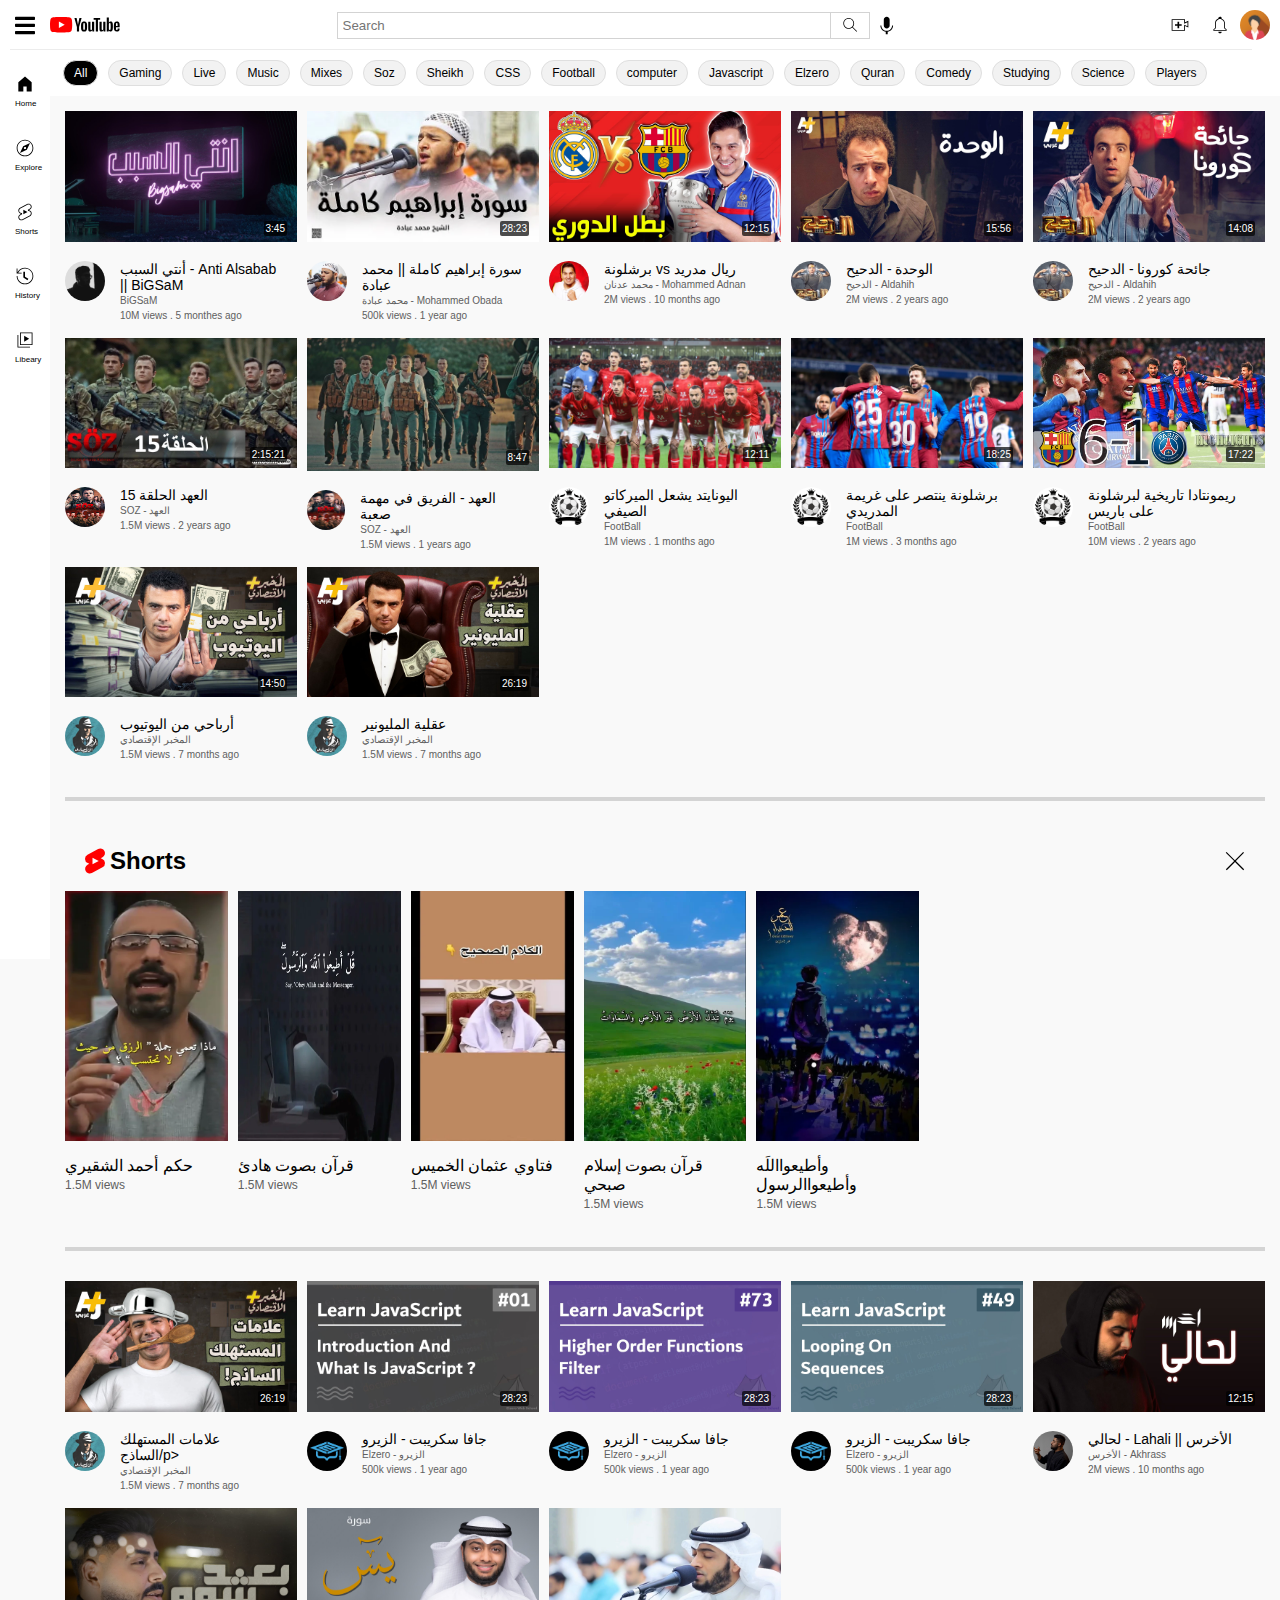
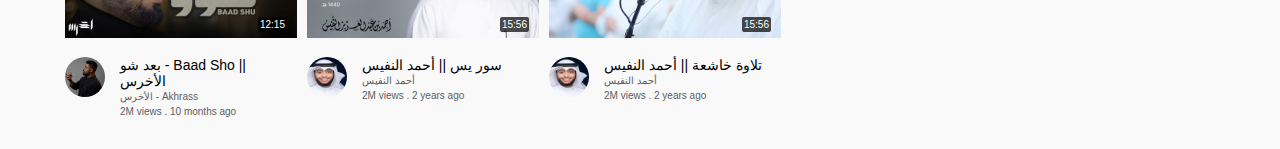
==== index.html @ 7bd8ed30 "change html file to index" ====
<!DOCTYPE html>
<html lang="en">
<head>
    <meta charset="UTF-8">
    <meta http-equiv="X-UA-Compatible" content="IE=edge">
    <meta name="viewport" content="width=device-width, initial-scale=1.0">
    <title>Youtube</title>
    <link rel="stylesheet" href="home.css">
</head>
<body>
    <header id="header">
        <div class="icon">
            <svg class="activeNav" xmlns="http://www.w3.org/2000/svg" viewBox="0 0 448 512" style="width: 20px"><path d="M16 132h416c8.837 0 16-7.163 16-16V76c0-8.837-7.163-16-16-16H16C7.163 60 0 67.163 0 76v40c0 8.837 7.163 16 16 16zm0 160h416c8.837 0 16-7.163 16-16v-40c0-8.837-7.163-16-16-16H16c-8.837 0-16 7.163-16 16v40c0 8.837 7.163 16 16 16zm0 160h416c8.837 0 16-7.163 16-16v-40c0-8.837-7.163-16-16-16H16c-8.837 0-16 7.163-16 16v40c0 8.837 7.163 16 16 16z"/></svg>
            <a href="https://www.youtube.com/" target="_self"> <svg viewBox="0 0 90 20" preserveAspectRatio="xMidYMid meet" focusable="false" class="style-scope yt-icon" style="pointer-events: none; display: block; width: 70px;"><g viewBox="0 0 90 20" preserveAspectRatio="xMidYMid meet" class="style-scope yt-icon"><g class="style-scope yt-icon"><path d="M27.9727 3.12324C27.6435 1.89323 26.6768 0.926623 25.4468 0.597366C23.2197 2.24288e-07 14.285 0 14.285 0C14.285 0 5.35042 2.24288e-07 3.12323 0.597366C1.89323 0.926623 0.926623 1.89323 0.597366 3.12324C2.24288e-07 5.35042 0 10 0 10C0 10 2.24288e-07 14.6496 0.597366 16.8768C0.926623 18.1068 1.89323 19.0734 3.12323 19.4026C5.35042 20 14.285 20 14.285 20C14.285 20 23.2197 20 25.4468 19.4026C26.6768 19.0734 27.6435 18.1068 27.9727 16.8768C28.5701 14.6496 28.5701 10 28.5701 10C28.5701 10 28.5677 5.35042 27.9727 3.12324Z" fill="#FF0000" class="style-scope yt-icon"></path><path d="M11.4253 14.2854L18.8477 10.0004L11.4253 5.71533V14.2854Z" fill="white" class="style-scope yt-icon"></path></g><g class="style-scope yt-icon"><g id="youtube-paths" class="style-scope yt-icon"><path d="M34.6024 13.0036L31.3945 1.41846H34.1932L35.3174 6.6701C35.6043 7.96361 35.8136 9.06662 35.95 9.97913H36.0323C36.1264 9.32532 36.3381 8.22937 36.665 6.68892L37.8291 1.41846H40.6278L37.3799 13.0036V18.561H34.6001V13.0036H34.6024Z" class="style-scope yt-icon"></path><path d="M41.4697 18.1937C40.9053 17.8127 40.5031 17.22 40.2632 16.4157C40.0257 15.6114 39.9058 14.5437 39.9058 13.2078V11.3898C39.9058 10.0422 40.0422 8.95805 40.315 8.14196C40.5878 7.32588 41.0135 6.72851 41.592 6.35457C42.1706 5.98063 42.9302 5.79248 43.871 5.79248C44.7976 5.79248 45.5384 5.98298 46.0981 6.36398C46.6555 6.74497 47.0647 7.34234 47.3234 8.15137C47.5821 8.96275 47.7115 10.0422 47.7115 11.3898V13.2078C47.7115 14.5437 47.5845 15.6161 47.3329 16.4251C47.0812 17.2365 46.672 17.8292 46.1075 18.2031C45.5431 18.5771 44.7764 18.7652 43.8098 18.7652C42.8126 18.7675 42.0342 18.5747 41.4697 18.1937ZM44.6353 16.2323C44.7905 15.8231 44.8705 15.1575 44.8705 14.2309V10.3292C44.8705 9.43077 44.7929 8.77225 44.6353 8.35833C44.4777 7.94206 44.2026 7.7351 43.8074 7.7351C43.4265 7.7351 43.156 7.94206 43.0008 8.35833C42.8432 8.77461 42.7656 9.43077 42.7656 10.3292V14.2309C42.7656 15.1575 42.8408 15.8254 42.9914 16.2323C43.1419 16.6415 43.4123 16.8461 43.8074 16.8461C44.2026 16.8461 44.4777 16.6415 44.6353 16.2323Z" class="style-scope yt-icon"></path><path d="M56.8154 18.5634H54.6094L54.3648 17.03H54.3037C53.7039 18.1871 52.8055 18.7656 51.6061 18.7656C50.7759 18.7656 50.1621 18.4928 49.767 17.9496C49.3719 17.4039 49.1743 16.5526 49.1743 15.3955V6.03751H51.9942V15.2308C51.9942 15.7906 52.0553 16.188 52.1776 16.4256C52.2999 16.6631 52.5045 16.783 52.7914 16.783C53.036 16.783 53.2712 16.7078 53.497 16.5573C53.7228 16.4067 53.8874 16.2162 53.9979 15.9858V6.03516H56.8154V18.5634Z" class="style-scope yt-icon"></path><path d="M64.4755 3.68758H61.6768V18.5629H58.9181V3.68758H56.1194V1.42041H64.4755V3.68758Z" class="style-scope yt-icon"></path><path d="M71.2768 18.5634H69.0708L68.8262 17.03H68.7651C68.1654 18.1871 67.267 18.7656 66.0675 18.7656C65.2373 18.7656 64.6235 18.4928 64.2284 17.9496C63.8333 17.4039 63.6357 16.5526 63.6357 15.3955V6.03751H66.4556V15.2308C66.4556 15.7906 66.5167 16.188 66.639 16.4256C66.7613 16.6631 66.9659 16.783 67.2529 16.783C67.4974 16.783 67.7326 16.7078 67.9584 16.5573C68.1842 16.4067 68.3488 16.2162 68.4593 15.9858V6.03516H71.2768V18.5634Z" class="style-scope yt-icon"></path><path d="M80.609 8.0387C80.4373 7.24849 80.1621 6.67699 79.7812 6.32186C79.4002 5.96674 78.8757 5.79035 78.2078 5.79035C77.6904 5.79035 77.2059 5.93616 76.7567 6.23014C76.3075 6.52412 75.9594 6.90747 75.7148 7.38489H75.6937V0.785645H72.9773V18.5608H75.3056L75.5925 17.3755H75.6537C75.8724 17.7988 76.1993 18.1304 76.6344 18.3774C77.0695 18.622 77.554 18.7443 78.0855 18.7443C79.038 18.7443 79.7412 18.3045 80.1904 17.4272C80.6396 16.5476 80.8653 15.1765 80.8653 13.3092V11.3266C80.8653 9.92722 80.7783 8.82892 80.609 8.0387ZM78.0243 13.1492C78.0243 14.0617 77.9867 14.7767 77.9114 15.2941C77.8362 15.8115 77.7115 16.1808 77.5328 16.3971C77.3564 16.6158 77.1165 16.724 76.8178 16.724C76.585 16.724 76.371 16.6699 76.1734 16.5594C75.9759 16.4512 75.816 16.2866 75.6937 16.0702V8.96062C75.7877 8.6196 75.9524 8.34209 76.1852 8.12337C76.4157 7.90465 76.6697 7.79646 76.9401 7.79646C77.2271 7.79646 77.4481 7.90935 77.6034 8.13278C77.7609 8.35855 77.8691 8.73485 77.9303 9.26636C77.9914 9.79787 78.022 10.5528 78.022 11.5335V13.1492H78.0243Z" class="style-scope yt-icon"></path><path d="M84.8657 13.8712C84.8657 14.6755 84.8892 15.2776 84.9363 15.6798C84.9833 16.0819 85.0821 16.3736 85.2326 16.5594C85.3831 16.7428 85.6136 16.8345 85.9264 16.8345C86.3474 16.8345 86.639 16.6699 86.7942 16.343C86.9518 16.0161 87.0365 15.4705 87.0506 14.7085L89.4824 14.8519C89.4965 14.9601 89.5035 15.1106 89.5035 15.3011C89.5035 16.4582 89.186 17.3237 88.5534 17.8952C87.9208 18.4667 87.0247 18.7536 85.8676 18.7536C84.4777 18.7536 83.504 18.3185 82.9466 17.446C82.3869 16.5735 82.1094 15.2259 82.1094 13.4008V11.2136C82.1094 9.33452 82.3987 7.96105 82.9772 7.09558C83.5558 6.2301 84.5459 5.79736 85.9499 5.79736C86.9165 5.79736 87.6597 5.97375 88.1771 6.32888C88.6945 6.684 89.059 7.23433 89.2707 7.98457C89.4824 8.7348 89.5882 9.76961 89.5882 11.0913V13.2362H84.8657V13.8712ZM85.2232 7.96811C85.0797 8.14449 84.9857 8.43377 84.9363 8.83593C84.8892 9.2381 84.8657 9.84722 84.8657 10.6657V11.5641H86.9283V10.6657C86.9283 9.86133 86.9001 9.25221 86.846 8.83593C86.7919 8.41966 86.6931 8.12803 86.5496 7.95635C86.4062 7.78702 86.1851 7.7 85.8864 7.7C85.5854 7.70235 85.3643 7.79172 85.2232 7.96811Z" class="style-scope yt-icon"></path></g></g></g></svg></a>
        </div>
        <div class="search">
            <div class="input">
                <input type="search" name="search" id="serch" placeholder="Search">
                <yt-icon class="topbar-icons style-scope ytd-masthead" icon="yt-icons:search"><svg viewBox="0 0 24 24" preserveAspectRatio="xMidYMid meet" focusable="false" class="style-scope yt-icon" style="pointer-events: none; display: block; width: 100%; height: 100%;"><g class="style-scope yt-icon"><path d="M20.87,20.17l-5.59-5.59C16.35,13.35,17,11.75,17,10c0-3.87-3.13-7-7-7s-7,3.13-7,7s3.13,7,7,7c1.75,0,3.35-0.65,4.58-1.71 l5.59,5.59L20.87,20.17z M10,16c-3.31,0-6-2.69-6-6s2.69-6,6-6s6,2.69,6,6S13.31,16,10,16z" class="style-scope yt-icon"></path></g></svg><!--css-build:shady--></yt-icon>
            </div>
            <yt-icon class="style-scope ytd-button-renderer"><svg viewBox="0 0 24 24" preserveAspectRatio="xMidYMid meet" focusable="false" class="style-scope yt-icon" style="pointer-events: none; display: block; width: 100%; height: 100%;"><g class="style-scope yt-icon"><path d="M12 3C10.34 3 9 4.37 9 6.07V11.93C9 13.63 10.34 15 12 15C13.66 15 15 13.63 15 11.93V6.07C15 4.37 13.66 3 12 3ZM18.5 12H17.5C17.5 15.03 15.03 17.5 12 17.5C8.97 17.5 6.5 15.03 6.5 12H5.5C5.5 15.24 7.89 17.93 11 18.41V21H13V18.41C16.11 17.93 18.5 15.24 18.5 12Z" class="style-scope yt-icon"></path></g></svg><!--css-build:shady--></yt-icon>
        </div>
        <div class="user-info">
            <yt-icon class="style-scope ytd-topbar-menu-button-renderer"><svg viewBox="0 0 24 24" preserveAspectRatio="xMidYMid meet" focusable="false" class="style-scope yt-icon" style="pointer-events: none; display: block; width: 100%; height: 100%;"><g class="style-scope yt-icon"><path d="M14,13h-3v3H9v-3H6v-2h3V8h2v3h3V13z M17,6H3v12h14v-6.39l4,1.83V8.56l-4,1.83V6 M18,5v3.83L22,7v8l-4-1.83V19H2V5H18L18,5 z" class="style-scope yt-icon"></path></g></svg><!--css-build:shady--></yt-icon>
            <yt-icon><svg viewBox="0 0 24 24" preserveAspectRatio="xMidYMid meet" focusable="false" class="style-scope yt-icon" style="pointer-events: none; display: block; width: 100%; height: 100%;"><g class="style-scope yt-icon"><path d="M10,20h4c0,1.1-0.9,2-2,2S10,21.1,10,20z M20,17.35V19H4v-1.65l2-1.88v-5.15c0-2.92,1.56-5.22,4-5.98V3.96 c0-1.42,1.49-2.5,2.99-1.76C13.64,2.52,14,3.23,14,3.96l0,0.39c2.44,0.75,4,3.06,4,5.98v5.15L20,17.35z M19,17.77l-2-1.88v-5.47 c0-2.47-1.19-4.36-3.13-5.1c-1.26-0.53-2.64-0.5-3.84,0.03C8.15,6.11,7,7.99,7,10.42v5.47l-2,1.88V18h14V17.77z" class="style-scope yt-icon"></path></g></svg><!--css-build:shady--></yt-icon>
            <img id="avatarIcon" src="images/avatar.png" alt="Avatar">
        </div>
        <!-- Start User-Info PopUp -->
        <div class="popup" id="popup">
            <div class="avatar" style="position: sticky;
            top: 0;
            background-color: white;
            z-index: 3;">
                <img src="images/avatar.png" alt="Avatar" style="width: 25px; height: 25px; border-radius: 50%">
                <div class="text">
                    <h5>Ahmed Irheem</h5>
                    <a href="#">Manage your Google Account</a>
                </div>
            </div>
            <ul class="part">
                <li>
                    <svg viewBox="0 0 24 24" preserveAspectRatio="xMidYMid meet" focusable="false" class="style-scope yt-icon" style="pointer-events: none; display: block; width: 100%; height: 100%;"><g class="style-scope yt-icon"><path d="M3,3v18h18V3H3z M4.99,20c0.39-2.62,2.38-5.1,7.01-5.1s6.62,2.48,7.01,5.1H4.99z M9,10c0-1.65,1.35-3,3-3s3,1.35,3,3 c0,1.65-1.35,3-3,3S9,11.65,9,10z M12.72,13.93C14.58,13.59,16,11.96,16,10c0-2.21-1.79-4-4-4c-2.21,0-4,1.79-4,4 c0,1.96,1.42,3.59,3.28,3.93c-4.42,0.25-6.84,2.8-7.28,6V4h16v15.93C19.56,16.73,17.14,14.18,12.72,13.93z" class="style-scope yt-icon"></path></g></svg>
                    <p>Your Channel</p>
                </li>
                <li>
                    <svg viewBox="0 0 24 24" preserveAspectRatio="xMidYMid meet" focusable="false" class="style-scope yt-icon" style="pointer-events: none; display: block; width: 100%; height: 100%;"><g enable-background="new 0 0 24 24" height="24" viewBox="0 0 24 24" width="24" class="style-scope yt-icon"><path d="M10,9.35,15,12l-5,2.65ZM12,3a.73.73,0,0,0-.31.06L4.3,7.28A.79.79,0,0,0,4,7.8v8.4a.79.79,0,0,0,.3.52l7.39,4.22a.83.83,0,0,0,.62,0l7.39-4.22a.79.79,0,0,0,.3-.52V7.8a.79.79,0,0,0-.3-.52L12.31,3.06A.73.73,0,0,0,12,3m0-1a1.6,1.6,0,0,1,.8.19l7.4,4.22A1.77,1.77,0,0,1,21,7.8v8.4a1.77,1.77,0,0,1-.8,1.39l-7.4,4.22a1.78,1.78,0,0,1-1.6,0L3.8,17.59A1.77,1.77,0,0,1,3,16.2V7.8a1.77,1.77,0,0,1,.8-1.39l7.4-4.22A1.6,1.6,0,0,1,12,2Zm0,4a.42.42,0,0,0-.17,0l-4.7,2.8A.59.59,0,0,0,7,9.19V14.8a.65.65,0,0,0,.13.37l4.7,2.8A.42.42,0,0,0,12,18a.34.34,0,0,0,.17,0l4.7-2.81A.56.56,0,0,0,17,14.8V9.19a.62.62,0,0,0-.13-.37L12.17,6A.34.34,0,0,0,12,6m0-1a1.44,1.44,0,0,1,.69.17L17.39,8A1.46,1.46,0,0,1,18,9.19V14.8A1.46,1.46,0,0,1,17.39,16l-4.7,2.81A1.44,1.44,0,0,1,12,19a1.4,1.4,0,0,1-.68-.17L6.62,16A1.47,1.47,0,0,1,6,14.8V9.19A1.47,1.47,0,0,1,6.62,8l4.7-2.8A1.4,1.4,0,0,1,12,5Z" class="style-scope yt-icon"></path></g></svg>
                    <p>YouTube Studio</p>
                </li>
                <li>
                    <svg viewBox="0 0 24 24" preserveAspectRatio="xMidYMid meet" focusable="false" class="style-scope yt-icon" style="pointer-events: none; display: block; width: 100%; height: 100%;"><g class="style-scope yt-icon"><path d="M20,3v18H8v-1h11V4H8V3H20z M11.1,15.1l0.7,0.7l4.4-4.4l-4.4-4.4l-0.7,0.7l3.1,3.1H3v1h11.3L11.1,15.1z" class="style-scope yt-icon"></path></g></svg>
                    <p>Switch Account</p>
                </li>
                <li>
                    <svg viewBox="0 0 24 24" preserveAspectRatio="xMidYMid meet" focusable="false" class="style-scope yt-icon" style="pointer-events: none; display: block; width: 100%; height: 100%;"><g class="style-scope yt-icon"><path d="M20,3v18H8v-1h11V4H8V3H20z M11.1,15.1l0.7,0.7l4.4-4.4l-4.4-4.4l-0.7,0.7l3.1,3.1H3v1h11.3L11.1,15.1z" class="style-scope yt-icon"></path></g></svg>
                    <p>Sign out</p>
                </li>
            </ul>
            <hr>
            <ul class="part">
                <li>
                    <svg viewBox="0 0 24 24" preserveAspectRatio="xMidYMid meet" focusable="false" class="style-scope yt-icon" style="pointer-events: none; display: block; width: 100%; height: 100%;"><g class="style-scope yt-icon"><path d="M12,3c4.96,0,9,4.04,9,9s-4.04,9-9,9s-9-4.04-9-9S7.04,3,12,3 M12,2C6.48,2,2,6.48,2,12s4.48,10,10,10s10-4.48,10-10 S17.52,2,12,2L12,2z M12.45,10.95c-0.67-0.22-1.18-0.47-1.52-0.72c-0.34-0.26-0.52-0.57-0.52-0.95c0-0.41,0.15-0.73,0.44-0.98 c0.29-0.25,0.71-0.37,1.24-0.37c0.55,0,1.23,0.15,1.53,0.44C13.8,8.53,13.93,8.75,14,9h2c-0.07-0.46-0.26-0.88-0.49-1.27 c-0.33-0.55-0.78-0.98-1.37-1.28C13.79,6.27,13.41,6.17,13,6.09V5h-2v1.12c-0.31,0.07-0.62,0.16-0.9,0.29 C9.5,6.7,9.04,7.08,8.72,7.58C8.4,8.07,8.24,8.63,8.24,9.26c0,1.21,0.6,2.18,1.8,2.9c0.44,0.26,1.04,0.53,1.79,0.8 c0.75,0.27,1.27,0.53,1.56,0.77c0.29,0.24,0.43,0.59,0.43,1.05c0,0.42-0.14,0.74-0.43,0.97c-0.29,0.23-0.69,0.35-1.21,0.35 c-1.05,0-1.92-0.37-2.18-1.1H8c0.08,0.42,0.22,0.81,0.44,1.16c0.35,0.57,0.86,1.02,1.52,1.35c0.33,0.16,0.67,0.28,1.04,0.37V19h2 v-1.05c0.79-0.11,1.45-0.38,1.97-0.81c0.69-0.57,1.03-1.37,1.03-2.38c0-0.91-0.28-1.67-0.85-2.28S13.69,11.36,12.45,10.95z" class="style-scope yt-icon"></path></g></svg>
                    <p>Purchases and memberships</p>
                </li>
                <li>
                    <svg viewBox="0 0 24 24" preserveAspectRatio="xMidYMid meet" focusable="false" class="style-scope yt-icon" style="pointer-events: none; display: block; width: 100%; height: 100%;"><g class="style-scope yt-icon"><path d="M12 22C10.93 22 9.86998 21.83 8.83998 21.48L7.41998 21.01L8.83998 20.54C12.53 19.31 15 15.88 15 12C15 8.12 12.53 4.69 8.83998 3.47L7.41998 2.99L8.83998 2.52C9.86998 2.17 10.93 2 12 2C17.51 2 22 6.49 22 12C22 17.51 17.51 22 12 22ZM10.58 20.89C11.05 20.96 11.53 21 12 21C16.96 21 21 16.96 21 12C21 7.04 16.96 3 12 3C11.53 3 11.05 3.04 10.58 3.11C13.88 4.81 16 8.21 16 12C16 15.79 13.88 19.19 10.58 20.89Z" class="style-scope yt-icon"></path></g></svg>
                    <p>Your data in YouTube</p>
                </li>
            </ul>
            <hr>
            <ul class="part">    
                <li>
                    <svg viewBox="0 0 24 24" preserveAspectRatio="xMidYMid meet" focusable="false" class="style-scope yt-icon" style="pointer-events: none; display: block; width: 100%; height: 100%;"><g class="style-scope yt-icon"><path d="M12 22C10.93 22 9.86998 21.83 8.83998 21.48L7.41998 21.01L8.83998 20.54C12.53 19.31 15 15.88 15 12C15 8.12 12.53 4.69 8.83998 3.47L7.41998 2.99L8.83998 2.52C9.86998 2.17 10.93 2 12 2C17.51 2 22 6.49 22 12C22 17.51 17.51 22 12 22ZM10.58 20.89C11.05 20.96 11.53 21 12 21C16.96 21 21 16.96 21 12C21 7.04 16.96 3 12 3C11.53 3 11.05 3.04 10.58 3.11C13.88 4.81 16 8.21 16 12C16 15.79 13.88 19.19 10.58 20.89Z" class="style-scope yt-icon"></path></g></svg>
                    <p>Appearance: Light</p>
                </li>
                <li>
                    <svg viewBox="0 0 24 24" preserveAspectRatio="xMidYMid meet" focusable="false" class="style-scope yt-icon" style="pointer-events: none; display: block; width: 100%; height: 100%;"><g class="style-scope yt-icon"><path d="M12.26,16.18l-2.93-2.87c-0.8,0.86-1.64,1.71-2.48,2.54L4.6,18.1L3.9,17.4l2.25-2.25c0.84-0.84,1.68-1.69,2.48-2.55 c-1.18-1.23-2.17-2.64-2.9-4.18L5.73,8.4h1.14c0.65,1.26,1.47,2.43,2.44,3.45c1.59-1.81,2.89-3.69,3.43-5.7H2.08v-1h6.65V3h1v2.15 h6.78v1h-2.73c-0.54,2.32-2.01,4.42-3.77,6.42l2.63,2.58C12.51,15.5,12.39,15.82,12.26,16.18z M21.51,21.01h-0.95l-1.12-3.04h-4.91 l-1.11,3.04h-0.96l4.09-10.81h0.87L21.51,21.01z M19.15,17.2l-2.17-5.89l-2.17,5.89H19.15z" class="style-scope yt-icon"></path></g></svg>
                    <p>Language: English</p>
                </li>
                <li>
                    <svg viewBox="0 0 24 24" preserveAspectRatio="xMidYMid meet" focusable="false" class="style-scope yt-icon" style="pointer-events: none; display: block; width: 100%; height: 100%;"><g class="style-scope yt-icon"><path d="M12 20.95Q8.975 20.075 6.987 17.312Q5 14.55 5 11.1V5.7L12 3.075L19 5.7V11.35Q18.775 11.275 18.5 11.2Q18.225 11.125 18 11.075V6.375L12 4.15L6 6.375V11.1Q6 12.575 6.438 13.938Q6.875 15.3 7.625 16.438Q8.375 17.575 9.413 18.425Q10.45 19.275 11.625 19.725L11.675 19.7Q11.8 20 11.975 20.288Q12.15 20.575 12.375 20.825Q12.275 20.85 12.188 20.888Q12.1 20.925 12 20.95ZM17 17Q17.625 17 18.062 16.562Q18.5 16.125 18.5 15.5Q18.5 14.875 18.062 14.438Q17.625 14 17 14Q16.375 14 15.938 14.438Q15.5 14.875 15.5 15.5Q15.5 16.125 15.938 16.562Q16.375 17 17 17ZM17 20Q17.8 20 18.438 19.65Q19.075 19.3 19.5 18.7Q18.925 18.35 18.3 18.175Q17.675 18 17 18Q16.325 18 15.7 18.175Q15.075 18.35 14.5 18.7Q14.925 19.3 15.562 19.65Q16.2 20 17 20ZM17 21Q15.325 21 14.163 19.837Q13 18.675 13 17Q13 15.325 14.163 14.162Q15.325 13 17 13Q18.675 13 19.837 14.162Q21 15.325 21 17Q21 18.675 19.837 19.837Q18.675 21 17 21ZM12 11.95Q12 11.95 12 11.95Q12 11.95 12 11.95Q12 11.95 12 11.95Q12 11.95 12 11.95Q12 11.95 12 11.95Q12 11.95 12 11.95Q12 11.95 12 11.95Q12 11.95 12 11.95Q12 11.95 12 11.95Q12 11.95 12 11.95Z" class="style-scope yt-icon"></path></g></svg>
                    <p>Restricted Mode: Off</p>
                </li>
                <li>
                    <svg viewBox="0 0 24 24" preserveAspectRatio="xMidYMid meet" focusable="false" class="style-scope yt-icon" style="pointer-events: none; display: block; width: 100%; height: 100%;"><g class="style-scope yt-icon"><path d="M11.99,1.98C6.46,1.98,1.98,6.47,1.98,12s4.48,10.02,10.01,10.02c5.54,0,10.03-4.49,10.03-10.02S17.53,1.98,11.99,1.98z M8.86,14.5c-0.16-0.82-0.25-1.65-0.25-2.5c0-0.87,0.09-1.72,0.26-2.55h6.27c0.17,0.83,0.26,1.68,0.26,2.55 c0,0.85-0.09,1.68-0.25,2.5H8.86z M14.89,15.5c-0.54,1.89-1.52,3.64-2.89,5.15c-1.37-1.5-2.35-3.25-2.89-5.15H14.89z M9.12,8.45 c0.54-1.87,1.52-3.61,2.88-5.1c1.36,1.49,2.34,3.22,2.88,5.1H9.12z M16.15,9.45h4.5c0.24,0.81,0.37,1.66,0.37,2.55 c0,0.87-0.13,1.71-0.36,2.5h-4.51c0.15-0.82,0.24-1.65,0.24-2.5C16.39,11.13,16.3,10.28,16.15,9.45z M20.29,8.45h-4.38 c-0.53-1.97-1.47-3.81-2.83-5.4C16.33,3.45,19.04,5.56,20.29,8.45z M10.92,3.05c-1.35,1.59-2.3,3.43-2.83,5.4H3.71 C4.95,5.55,7.67,3.44,10.92,3.05z M3.35,9.45h4.5C7.7,10.28,7.61,11.13,7.61,12c0,0.85,0.09,1.68,0.24,2.5H3.34 c-0.23-0.79-0.36-1.63-0.36-2.5C2.98,11.11,3.11,10.26,3.35,9.45z M3.69,15.5h4.39c0.52,1.99,1.48,3.85,2.84,5.45 C7.65,20.56,4.92,18.42,3.69,15.5z M13.09,20.95c1.36-1.6,2.32-3.46,2.84-5.45h4.39C19.08,18.42,16.35,20.55,13.09,20.95z" class="style-scope yt-icon"></path></g></svg>
                    <p>Location: United States</p>
                </li>
                <li>
                    <svg viewBox="0 0 24 24" preserveAspectRatio="xMidYMid meet" focusable="false" class="style-scope yt-icon" style="pointer-events: none; display: block; width: 100%; height: 100%;"><g class="style-scope yt-icon"><path d="M16,16H8v-2h8V16z M16,11h-2v2h2V11z M19,11h-2v2h2V11z M13,11h-2v2h2V11z M10,11H8v2h2V11z M7,11H5v2h2V11z M16,8h-2v2h2V8 z M19,8h-2v2h2V8z M13,8h-2v2h2V8z M10,8H8v2h2V8z M7,8H5v2h2V8z M22,5v14H2V5H22z M21,6H3v12h18V6z" class="style-scope yt-icon"></path></g></svg>
                    <p>Keyboard shortcuts</p>
                </li>
            </ul>
            <hr>
            <ul class="part">
                <li>
                    <svg viewBox="0 0 24 24" preserveAspectRatio="xMidYMid meet" focusable="false" class="style-scope yt-icon" style="pointer-events: none; display: block; width: 100%; height: 100%;"><g class="style-scope yt-icon"><path d="M12,9c1.65,0,3,1.35,3,3s-1.35,3-3,3s-3-1.35-3-3S10.35,9,12,9 M12,8c-2.21,0-4,1.79-4,4s1.79,4,4,4s4-1.79,4-4 S14.21,8,12,8L12,8z M13.22,3l0.55,2.2l0.13,0.51l0.5,0.18c0.61,0.23,1.19,0.56,1.72,0.98l0.4,0.32l0.5-0.14l2.17-0.62l1.22,2.11 l-1.63,1.59l-0.37,0.36l0.08,0.51c0.05,0.32,0.08,0.64,0.08,0.98s-0.03,0.66-0.08,0.98l-0.08,0.51l0.37,0.36l1.63,1.59l-1.22,2.11 l-2.17-0.62l-0.5-0.14l-0.4,0.32c-0.53,0.43-1.11,0.76-1.72,0.98l-0.5,0.18l-0.13,0.51L13.22,21h-2.44l-0.55-2.2l-0.13-0.51 l-0.5-0.18C9,17.88,8.42,17.55,7.88,17.12l-0.4-0.32l-0.5,0.14l-2.17,0.62L3.6,15.44l1.63-1.59l0.37-0.36l-0.08-0.51 C5.47,12.66,5.44,12.33,5.44,12s0.03-0.66,0.08-0.98l0.08-0.51l-0.37-0.36L3.6,8.56l1.22-2.11l2.17,0.62l0.5,0.14l0.4-0.32 C8.42,6.45,9,6.12,9.61,5.9l0.5-0.18l0.13-0.51L10.78,3H13.22 M14,2h-4L9.26,4.96c-0.73,0.27-1.4,0.66-2,1.14L4.34,5.27l-2,3.46 l2.19,2.13C4.47,11.23,4.44,11.61,4.44,12s0.03,0.77,0.09,1.14l-2.19,2.13l2,3.46l2.92-0.83c0.6,0.48,1.27,0.87,2,1.14L10,22h4 l0.74-2.96c0.73-0.27,1.4-0.66,2-1.14l2.92,0.83l2-3.46l-2.19-2.13c0.06-0.37,0.09-0.75,0.09-1.14s-0.03-0.77-0.09-1.14l2.19-2.13 l-2-3.46L16.74,6.1c-0.6-0.48-1.27-0.87-2-1.14L14,2L14,2z" class="style-scope yt-icon"></path></g></svg>
                    <p>Settings</p>
                </li>
            </ul>
            <hr>
            <ul class="part">
                <li>
                    <svg viewBox="0 0 24 24" preserveAspectRatio="xMidYMid meet" focusable="false" class="style-scope yt-icon" style="pointer-events: none; display: block; width: 100%; height: 100%;"><g class="style-scope yt-icon"><path d="M15.36,9.96c0,1.09-0.67,1.67-1.31,2.24c-0.53,0.47-1.03,0.9-1.16,1.6L12.85,14h-1.75l0.03-0.28 c0.14-1.17,0.8-1.76,1.47-2.27c0.52-0.4,1.01-0.77,1.01-1.49c0-0.51-0.23-0.97-0.63-1.29c-0.4-0.31-0.92-0.42-1.42-0.29 c-0.59,0.15-1.05,0.67-1.19,1.34L10.32,10H8.57l0.06-0.42c0.2-1.4,1.15-2.53,2.42-2.87c1.05-0.29,2.14-0.08,2.98,0.57 C14.88,7.92,15.36,8.9,15.36,9.96z M12,18c0.55,0,1-0.45,1-1s-0.45-1-1-1s-1,0.45-1,1S11.45,18,12,18z M12,3c-4.96,0-9,4.04-9,9 s4.04,9,9,9s9-4.04,9-9S16.96,3,12,3 M12,2c5.52,0,10,4.48,10,10s-4.48,10-10,10S2,17.52,2,12S6.48,2,12,2L12,2z" class="style-scope yt-icon"></path></g></svg>
                    <p>Help</p>
                </li>
                <li>
                    <svg viewBox="0 0 24 24" preserveAspectRatio="xMidYMid meet" focusable="false" class="style-scope yt-icon" style="pointer-events: none; display: block; width: 100%; height: 100%;"><g class="style-scope yt-icon"><path d="M13,14h-2v-2h2V14z M13,5h-2v6h2V5z M19,3H5v16.59l3.29-3.29L8.59,16H9h10V3 M20,2v15H9l-5,5V2H20L20,2z" class="style-scope yt-icon"></path></g></svg>
                    <p>Send feedback</p>
                </li>
            </ul>
        </div>
        <!-- End User-Info PopUp -->
    </header>
    <nav id="slider" class="slider">
        <ul>
            <li class="active">All</li>
            <li>Gaming</li>
            <li>Live</li>
            <li>Music</li>
            <li>Mixes</li>
            <li>Soz</li>
            <li>Sheikh</li>
            <li>CSS</li>
            <li>Football</li>
            <li>computer</li>
            <li>Javascript</li>
            <li>Elzero</li>
            <li>Quran</li>
            <li>Comedy</li>
            <li>Studying</li>
            <li>Science</li>
            <li>Players</li>
        </ul>
    </nav>
    <section class="navBar" >
        <div class="icon" style="position: sticky;
        top: 0;
        background-color: white;
        z-index: 3;">
            <svg class="inactiveNav" xmlns="http://www.w3.org/2000/svg" viewBox="0 0 448 512" style="width: 20px"><path d="M16 132h416c8.837 0 16-7.163 16-16V76c0-8.837-7.163-16-16-16H16C7.163 60 0 67.163 0 76v40c0 8.837 7.163 16 16 16zm0 160h416c8.837 0 16-7.163 16-16v-40c0-8.837-7.163-16-16-16H16c-8.837 0-16 7.163-16 16v40c0 8.837 7.163 16 16 16zm0 160h416c8.837 0 16-7.163 16-16v-40c0-8.837-7.163-16-16-16H16c-8.837 0-16 7.163-16 16v40c0 8.837 7.163 16 16 16z"/></svg>
            <a href="https://www.youtube.com/" target="_self"> <svg viewBox="0 0 90 20" preserveAspectRatio="xMidYMid meet" focusable="false" class="style-scope yt-icon" style="pointer-events: none; display: block; width: 70px;"><g viewBox="0 0 90 20" preserveAspectRatio="xMidYMid meet" class="style-scope yt-icon"><g class="style-scope yt-icon"><path d="M27.9727 3.12324C27.6435 1.89323 26.6768 0.926623 25.4468 0.597366C23.2197 2.24288e-07 14.285 0 14.285 0C14.285 0 5.35042 2.24288e-07 3.12323 0.597366C1.89323 0.926623 0.926623 1.89323 0.597366 3.12324C2.24288e-07 5.35042 0 10 0 10C0 10 2.24288e-07 14.6496 0.597366 16.8768C0.926623 18.1068 1.89323 19.0734 3.12323 19.4026C5.35042 20 14.285 20 14.285 20C14.285 20 23.2197 20 25.4468 19.4026C26.6768 19.0734 27.6435 18.1068 27.9727 16.8768C28.5701 14.6496 28.5701 10 28.5701 10C28.5701 10 28.5677 5.35042 27.9727 3.12324Z" fill="#FF0000" class="style-scope yt-icon"></path><path d="M11.4253 14.2854L18.8477 10.0004L11.4253 5.71533V14.2854Z" fill="white" class="style-scope yt-icon"></path></g><g class="style-scope yt-icon"><g id="youtube-paths" class="style-scope yt-icon"><path d="M34.6024 13.0036L31.3945 1.41846H34.1932L35.3174 6.6701C35.6043 7.96361 35.8136 9.06662 35.95 9.97913H36.0323C36.1264 9.32532 36.3381 8.22937 36.665 6.68892L37.8291 1.41846H40.6278L37.3799 13.0036V18.561H34.6001V13.0036H34.6024Z" class="style-scope yt-icon"></path><path d="M41.4697 18.1937C40.9053 17.8127 40.5031 17.22 40.2632 16.4157C40.0257 15.6114 39.9058 14.5437 39.9058 13.2078V11.3898C39.9058 10.0422 40.0422 8.95805 40.315 8.14196C40.5878 7.32588 41.0135 6.72851 41.592 6.35457C42.1706 5.98063 42.9302 5.79248 43.871 5.79248C44.7976 5.79248 45.5384 5.98298 46.0981 6.36398C46.6555 6.74497 47.0647 7.34234 47.3234 8.15137C47.5821 8.96275 47.7115 10.0422 47.7115 11.3898V13.2078C47.7115 14.5437 47.5845 15.6161 47.3329 16.4251C47.0812 17.2365 46.672 17.8292 46.1075 18.2031C45.5431 18.5771 44.7764 18.7652 43.8098 18.7652C42.8126 18.7675 42.0342 18.5747 41.4697 18.1937ZM44.6353 16.2323C44.7905 15.8231 44.8705 15.1575 44.8705 14.2309V10.3292C44.8705 9.43077 44.7929 8.77225 44.6353 8.35833C44.4777 7.94206 44.2026 7.7351 43.8074 7.7351C43.4265 7.7351 43.156 7.94206 43.0008 8.35833C42.8432 8.77461 42.7656 9.43077 42.7656 10.3292V14.2309C42.7656 15.1575 42.8408 15.8254 42.9914 16.2323C43.1419 16.6415 43.4123 16.8461 43.8074 16.8461C44.2026 16.8461 44.4777 16.6415 44.6353 16.2323Z" class="style-scope yt-icon"></path><path d="M56.8154 18.5634H54.6094L54.3648 17.03H54.3037C53.7039 18.1871 52.8055 18.7656 51.6061 18.7656C50.7759 18.7656 50.1621 18.4928 49.767 17.9496C49.3719 17.4039 49.1743 16.5526 49.1743 15.3955V6.03751H51.9942V15.2308C51.9942 15.7906 52.0553 16.188 52.1776 16.4256C52.2999 16.6631 52.5045 16.783 52.7914 16.783C53.036 16.783 53.2712 16.7078 53.497 16.5573C53.7228 16.4067 53.8874 16.2162 53.9979 15.9858V6.03516H56.8154V18.5634Z" class="style-scope yt-icon"></path><path d="M64.4755 3.68758H61.6768V18.5629H58.9181V3.68758H56.1194V1.42041H64.4755V3.68758Z" class="style-scope yt-icon"></path><path d="M71.2768 18.5634H69.0708L68.8262 17.03H68.7651C68.1654 18.1871 67.267 18.7656 66.0675 18.7656C65.2373 18.7656 64.6235 18.4928 64.2284 17.9496C63.8333 17.4039 63.6357 16.5526 63.6357 15.3955V6.03751H66.4556V15.2308C66.4556 15.7906 66.5167 16.188 66.639 16.4256C66.7613 16.6631 66.9659 16.783 67.2529 16.783C67.4974 16.783 67.7326 16.7078 67.9584 16.5573C68.1842 16.4067 68.3488 16.2162 68.4593 15.9858V6.03516H71.2768V18.5634Z" class="style-scope yt-icon"></path><path d="M80.609 8.0387C80.4373 7.24849 80.1621 6.67699 79.7812 6.32186C79.4002 5.96674 78.8757 5.79035 78.2078 5.79035C77.6904 5.79035 77.2059 5.93616 76.7567 6.23014C76.3075 6.52412 75.9594 6.90747 75.7148 7.38489H75.6937V0.785645H72.9773V18.5608H75.3056L75.5925 17.3755H75.6537C75.8724 17.7988 76.1993 18.1304 76.6344 18.3774C77.0695 18.622 77.554 18.7443 78.0855 18.7443C79.038 18.7443 79.7412 18.3045 80.1904 17.4272C80.6396 16.5476 80.8653 15.1765 80.8653 13.3092V11.3266C80.8653 9.92722 80.7783 8.82892 80.609 8.0387ZM78.0243 13.1492C78.0243 14.0617 77.9867 14.7767 77.9114 15.2941C77.8362 15.8115 77.7115 16.1808 77.5328 16.3971C77.3564 16.6158 77.1165 16.724 76.8178 16.724C76.585 16.724 76.371 16.6699 76.1734 16.5594C75.9759 16.4512 75.816 16.2866 75.6937 16.0702V8.96062C75.7877 8.6196 75.9524 8.34209 76.1852 8.12337C76.4157 7.90465 76.6697 7.79646 76.9401 7.79646C77.2271 7.79646 77.4481 7.90935 77.6034 8.13278C77.7609 8.35855 77.8691 8.73485 77.9303 9.26636C77.9914 9.79787 78.022 10.5528 78.022 11.5335V13.1492H78.0243Z" class="style-scope yt-icon"></path><path d="M84.8657 13.8712C84.8657 14.6755 84.8892 15.2776 84.9363 15.6798C84.9833 16.0819 85.0821 16.3736 85.2326 16.5594C85.3831 16.7428 85.6136 16.8345 85.9264 16.8345C86.3474 16.8345 86.639 16.6699 86.7942 16.343C86.9518 16.0161 87.0365 15.4705 87.0506 14.7085L89.4824 14.8519C89.4965 14.9601 89.5035 15.1106 89.5035 15.3011C89.5035 16.4582 89.186 17.3237 88.5534 17.8952C87.9208 18.4667 87.0247 18.7536 85.8676 18.7536C84.4777 18.7536 83.504 18.3185 82.9466 17.446C82.3869 16.5735 82.1094 15.2259 82.1094 13.4008V11.2136C82.1094 9.33452 82.3987 7.96105 82.9772 7.09558C83.5558 6.2301 84.5459 5.79736 85.9499 5.79736C86.9165 5.79736 87.6597 5.97375 88.1771 6.32888C88.6945 6.684 89.059 7.23433 89.2707 7.98457C89.4824 8.7348 89.5882 9.76961 89.5882 11.0913V13.2362H84.8657V13.8712ZM85.2232 7.96811C85.0797 8.14449 84.9857 8.43377 84.9363 8.83593C84.8892 9.2381 84.8657 9.84722 84.8657 10.6657V11.5641H86.9283V10.6657C86.9283 9.86133 86.9001 9.25221 86.846 8.83593C86.7919 8.41966 86.6931 8.12803 86.5496 7.95635C86.4062 7.78702 86.1851 7.7 85.8864 7.7C85.5854 7.70235 85.3643 7.79172 85.2232 7.96811Z" class="style-scope yt-icon"></path></g></g></g></svg></a>
        </div>
        <ul class="part-one">
            <li class="active">
                <svg viewBox="0 0 24 24" preserveAspectRatio="xMidYMid meet" focusable="false" class="style-scope yt-icon" style="pointer-events: none; display: block; width: 100%; height: 100%;"><g class="style-scope yt-icon"><path d="M4,10V21h6V15h4v6h6V10L12,3Z" class="style-scope yt-icon"></path></g></svg>
                <p>Home</p>
            </li>
            <li>
                <svg viewBox="0 0 24 24" preserveAspectRatio="xMidYMid meet" focusable="false" class="style-scope yt-icon" style="pointer-events: none; display: block; width: 100%; height: 100%;"><g class="style-scope yt-icon"><path d="M9.8,9.8l-3.83,8.23l8.23-3.83l3.83-8.23L9.8,9.8z M13.08,12.77c-0.21,0.29-0.51,0.48-0.86,0.54 c-0.07,0.01-0.15,0.02-0.22,0.02c-0.28,0-0.54-0.08-0.77-0.25c-0.29-0.21-0.48-0.51-0.54-0.86c-0.06-0.35,0.02-0.71,0.23-0.99 c0.21-0.29,0.51-0.48,0.86-0.54c0.35-0.06,0.7,0.02,0.99,0.23c0.29,0.21,0.48,0.51,0.54,0.86C13.37,12.13,13.29,12.48,13.08,12.77z M12,3c4.96,0,9,4.04,9,9s-4.04,9-9,9s-9-4.04-9-9S7.04,3,12,3 M12,2C6.48,2,2,6.48,2,12s4.48,10,10,10s10-4.48,10-10S17.52,2,12,2 L12,2z" class="style-scope yt-icon"></path></g></svg>
                <p>Explore</p>
            </li>
            <li>
                <svg viewBox="0 0 24 24" preserveAspectRatio="xMidYMid meet" focusable="false" class="style-scope yt-icon" style="pointer-events: none; display: block; width: 100%; height: 100%;"><g height="24" viewBox="0 0 24 24" width="24" class="style-scope yt-icon"><path d="M10 14.65v-5.3L15 12l-5 2.65zm7.77-4.33c-.77-.32-1.2-.5-1.2-.5L18 9.06c1.84-.96 2.53-3.23 1.56-5.06s-3.24-2.53-5.07-1.56L6 6.94c-1.29.68-2.07 2.04-2 3.49.07 1.42.93 2.67 2.22 3.25.03.01 1.2.5 1.2.5L6 14.93c-1.83.97-2.53 3.24-1.56 5.07.97 1.83 3.24 2.53 5.07 1.56l8.5-4.5c1.29-.68 2.06-2.04 1.99-3.49-.07-1.42-.94-2.68-2.23-3.25zm-.23 5.86l-8.5 4.5c-1.34.71-3.01.2-3.72-1.14-.71-1.34-.2-3.01 1.14-3.72l2.04-1.08v-1.21l-.69-.28-1.11-.46c-.99-.41-1.65-1.35-1.7-2.41-.05-1.06.52-2.06 1.46-2.56l8.5-4.5c1.34-.71 3.01-.2 3.72 1.14.71 1.34.2 3.01-1.14 3.72L15.5 9.26v1.21l1.8.74c.99.41 1.65 1.35 1.7 2.41.05 1.06-.52 2.06-1.46 2.56z" class="style-scope yt-icon"></path></g></svg>
                <p>Shorts</p>
            </li>
            <li>
                <svg viewBox="0 0 24 24" preserveAspectRatio="xMidYMid meet" focusable="false" class="style-scope yt-icon" style="pointer-events: none; display: block; width: 100%; height: 100%;"><g class="style-scope yt-icon"><path d="M10,18v-6l5,3L10,18z M17,3H7v1h10V3z M20,6H4v1h16V6z M22,9H2v12h20V9z M3,10h18v10H3V10z" class="style-scope yt-icon"></path></g></svg>
                <p>Subscriptions</p>
            </li>
        </ul>
        <hr>
        <ul class="part-one">
            <li>
                <svg viewBox="0 0 24 24" preserveAspectRatio="xMidYMid meet" focusable="false" class="style-scope yt-icon" style="pointer-events: none; display: block; width: 100%; height: 100%;"><g class="style-scope yt-icon"><path d="M11,7l6,3.5L11,14V7L11,7z M18,20H4V6H3v15h15V20z M21,18H6V3h15V18z M7,17h13V4H7V17z" class="style-scope yt-icon"></path></g></svg>
                <p>Libeary</p>
            </li>
            <li>
                <svg viewBox="0 0 24 24" preserveAspectRatio="xMidYMid meet" focusable="false" class="style-scope yt-icon" style="pointer-events: none; display: block; width: 100%; height: 100%;"><g class="style-scope yt-icon"><path d="M14.97,16.95L10,13.87V7h2v5.76l4.03,2.49L14.97,16.95z M22,12c0,5.51-4.49,10-10,10S2,17.51,2,12h1c0,4.96,4.04,9,9,9 s9-4.04,9-9s-4.04-9-9-9C8.81,3,5.92,4.64,4.28,7.38C4.17,7.56,4.06,7.75,3.97,7.94C3.96,7.96,3.95,7.98,3.94,8H8v1H1.96V3h1v4.74 C3,7.65,3.03,7.57,3.07,7.49C3.18,7.27,3.3,7.07,3.42,6.86C5.22,3.86,8.51,2,12,2C17.51,2,22,6.49,22,12z" class="style-scope yt-icon"></path></g></svg>
                <p >History</p>
            </li>
            <li>
                <svg viewBox="0 0 24 24" preserveAspectRatio="xMidYMid meet" focusable="false" class="style-scope yt-icon" style="pointer-events: none; display: block; width: 100%; height: 100%;"><g class="style-scope yt-icon"><path d="M10,8l6,4l-6,4V8L10,8z M21,3v18H3V3H21z M20,4H4v16h16V4z" class="style-scope yt-icon"></path></g></svg>
                <p>Your videos</p>
            </li>
            <li>
                <svg viewBox="0 0 24 24" preserveAspectRatio="xMidYMid meet" focusable="false" class="style-scope yt-icon" style="pointer-events: none; display: block; width: 100%; height: 100%;"><g class="style-scope yt-icon"><path d="M14.97,16.95L10,13.87V7h2v5.76l4.03,2.49L14.97,16.95z M12,3c-4.96,0-9,4.04-9,9s4.04,9,9,9s9-4.04,9-9S16.96,3,12,3 M12,2c5.52,0,10,4.48,10,10s-4.48,10-10,10S2,17.52,2,12S6.48,2,12,2L12,2z" class="style-scope yt-icon"></path></g></svg>
                <p>Watch later</p>
            </li>
            <li>
                <svg viewBox="0 0 24 24" preserveAspectRatio="xMidYMid meet" focusable="false" class="style-scope yt-icon" style="pointer-events: none; display: block; width: 100%; height: 100%;"><g class="style-scope yt-icon"><path d="M8,7c0,0.55-0.45,1-1,1S6,7.55,6,7c0-0.55,0.45-1,1-1S8,6.45,8,7z M7,16c-0.55,0-1,0.45-1,1c0,0.55,0.45,1,1,1s1-0.45,1-1 C8,16.45,7.55,16,7,16z M10.79,8.23L21,18.44V20h-3.27l-5.76-5.76l-1.27,1.27C10.89,15.97,11,16.47,11,17c0,2.21-1.79,4-4,4 c-2.21,0-4-1.79-4-4c0-2.21,1.79-4,4-4c0.42,0,0.81,0.08,1.19,0.2l1.37-1.37l-1.11-1.11C8,10.89,7.51,11,7,11c-2.21,0-4-1.79-4-4 c0-2.21,1.79-4,4-4c2.21,0,4,1.79,4,4C11,7.43,10.91,7.84,10.79,8.23z M10.08,8.94L9.65,8.5l0.19-0.58C9.95,7.58,10,7.28,10,7 c0-1.65-1.35-3-3-3S4,5.35,4,7c0,1.65,1.35,3,3,3c0.36,0,0.73-0.07,1.09-0.21L8.7,9.55l0.46,0.46l1.11,1.11l0.71,0.71l-0.71,0.71 L8.9,13.91l-0.43,0.43l-0.58-0.18C7.55,14.05,7.27,14,7,14c-1.65,0-3,1.35-3,3c0,1.65,1.35,3,3,3s3-1.35,3-3 c0-0.38-0.07-0.75-0.22-1.12l-0.25-0.61L10,14.8l1.27-1.27l0.71-0.71l0.71,0.71L18.15,19H20v-0.15L10.08,8.94z M17.73,4H21v1.56 l-5.52,5.52l-2.41-2.41L17.73,4z M18.15,5l-3.67,3.67l1,1L20,5.15V5H18.15z" class="style-scope yt-icon"></path></g></svg>
                <p>Your clips</p>
            </li>
            <li>
                <svg viewBox="0 0 24 24" preserveAspectRatio="xMidYMid meet" focusable="false" class="style-scope yt-icon" style="pointer-events: none; display: block; width: 100%; height: 100%;"><g class="style-scope yt-icon"><path d="M12,15.7L5.6,9.4l0.7-0.7l5.6,5.6l5.6-5.6l0.7,0.7L12,15.7z" class="style-scope yt-icon"></path></g></svg>
                <p>Show more</p>
            </li>
        </ul>
        <hr>
        <ul class="part-two">
            <p>SUBSECRIPTIONS</p>
            <li>
                <img src="images/logo1.jpg" alt="logo">
                <p>الأخرس - Akhrass</p>
            </li>
            <li>
                <img src="images/logo2.jpg" alt="logo">
                <p>الزيرو - Elzero</p>
            </li>
            <li>
                <img src="images/logo3.jpg" alt="logo">
                <p>أحمد النفيس</p>
            </li>
            <li>
                <img src="images/logo4.jpg" alt="logo">
                <p>الدحيح - Aldahih</p>
            </li>
        </ul>
        <hr>
        <ul class="part-three">
            <p>EXPLORE</p>
            <li>
                <svg viewBox="0 0 24 24" preserveAspectRatio="xMidYMid meet" focusable="false" class="style-scope yt-icon" style="pointer-events: none; display: block; width: 100%; height: 100%;"><g class="style-scope yt-icon"><path d="M10,12H8v2H6v-2H4v-2h2V8h2v2h2V12z M17,12.5c0-0.83-0.67-1.5-1.5-1.5S14,11.67,14,12.5c0,0.83,0.67,1.5,1.5,1.5 S17,13.33,17,12.5z M20,9.5C20,8.67,19.33,8,18.5,8S17,8.67,17,9.5c0,0.83,0.67,1.5,1.5,1.5S20,10.33,20,9.5z M16.97,5.15l-4.5,2.53 l-0.49,0.27l-0.49-0.27l-4.5-2.53L3,7.39v6.43l8.98,5.04l8.98-5.04V7.39L16.97,5.15 M16.97,4l4.99,2.8v7.6L11.98,20L2,14.4V6.8 L6.99,4l4.99,2.8L16.97,4L16.97,4z" class="style-scope yt-icon"></path></g></svg>
                <p> Gaming</p>
            </li>
            <li>
                <svg viewBox="0 0 24 24" preserveAspectRatio="xMidYMid meet" focusable="false" class="style-scope yt-icon" style="pointer-events: none; display: block; width: 100%; height: 100%;"><g class="style-scope yt-icon"><path d="M14,12c0,1.1-0.9,2-2,2s-2-0.9-2-2s0.9-2,2-2S14,10.9,14,12z M8.48,8.45L7.77,7.75C6.68,8.83,6,10.34,6,12 s0.68,3.17,1.77,4.25l0.71-0.71C7.57,14.64,7,13.39,7,12S7.57,9.36,8.48,8.45z M16.23,7.75l-0.71,0.71C16.43,9.36,17,10.61,17,12 s-0.57,2.64-1.48,3.55l0.71,0.71C17.32,15.17,18,13.66,18,12S17.32,8.83,16.23,7.75z M5.65,5.63L4.95,4.92C3.13,6.73,2,9.24,2,12 s1.13,5.27,2.95,7.08l0.71-0.71C4.02,16.74,3,14.49,3,12S4.02,7.26,5.65,5.63z M19.05,4.92l-0.71,0.71C19.98,7.26,21,9.51,21,12 s-1.02,4.74-2.65,6.37l0.71,0.71C20.87,17.27,22,14.76,22,12S20.87,6.73,19.05,4.92z" class="style-scope yt-icon"></path></g></svg>
                <p>Live</p>
            </li>
            <li>
                <svg viewBox="0 0 24 24" preserveAspectRatio="xMidYMid meet" focusable="false" class="style-scope yt-icon" style="pointer-events: none; display: block; width: 100%; height: 100%;"><g class="style-scope yt-icon"><path d="M12.5,6.44v-0.5C13.36,5.71,14,4.93,14,4c0-1.1-0.9-2-2-2s-2,0.9-2,2h1c0-0.55,0.45-1,1-1s1,0.45,1,1s-0.45,1-1,1h-0.5v1.44 L4,13h2v6h1v2h1v-2h2v3h1v-3h2v2h1v-2h1v-3h3v-3h2L12.5,6.44z M6.66,12L12,7.33L17.34,12H6.66z M14,18H7v-5h7V18z M15,15v-2h2v2H15z" class="style-scope yt-icon"></path></g></svg>
                <p>Fashion & Beauty</p>
            </li>
            <li>
                <svg viewBox="0 0 24 24" preserveAspectRatio="xMidYMid meet" focusable="false" class="style-scope yt-icon" style="pointer-events: none; display: block; width: 100%; height: 100%;"><g class="style-scope yt-icon"><path d="M16,21h-2.28c-0.35,0.6-0.98,1-1.72,1s-1.38-0.4-1.72-1H8v-1h8V21z M20,10c0,2.96-1.61,5.54-4,6.92V19H8v-2.08 C5.61,15.54,4,12.96,4,10c0-4.42,3.58-8,8-8S20,5.58,20,10z M15,18v-1.66l0.5-0.29C17.66,14.8,19,12.48,19,10c0-3.86-3.14-7-7-7 s-7,3.14-7,7c0,2.48,1.34,4.8,3.5,6.06L9,16.34V18H15z" class="style-scope yt-icon"></path></g></svg>
                <p>Learning</p>
            </li>
            <li>
                <svg viewBox="0 0 24 24" preserveAspectRatio="xMidYMid meet" focusable="false" class="style-scope yt-icon" style="pointer-events: none; display: block; width: 100%; height: 100%;"><g class="style-scope yt-icon"><path d="M17 3V5V6V10V10.51L16.99 10.97C16.94 13.1 15.66 14.94 13.74 15.67H13.72L13.66 15.69L13 15.95V16.65V19V20H14V21H15H10V20H11V19V16.65V15.95L10.34 15.71L10.26 15.68H10.25C8.33 14.95 7.05 13.11 7 10.98V10.51V10V6V5V3H17ZM18 2H6V5H4V6V10V11H6.01C6.07 13.53 7.63 15.78 9.97 16.64C9.98 16.64 9.99 16.64 10 16.65V19H9V20H8V22H16V20H15V19H14V16.65C14.01 16.65 14.02 16.65 14.03 16.64C16.36 15.78 17.93 13.54 17.99 11H20V10V6V5H18V2ZM18 10V6H19V10H18ZM5 10V6H6V10H5Z" class="style-scope yt-icon"></path></g></svg>
                <p>Sports</p>
            </li>
        </ul>
        <hr>
        <ul class="part-four">
            <p>MORE FROM YOUTUBE</p>
            <li>
                <svg viewBox="0 0 24 24" preserveAspectRatio="xMidYMid meet" focusable="false" class="style-scope yt-icon" style="pointer-events: none; display: block; width: 100%; height: 100%;"><g class="style-scope yt-icon"><path fill="red" d="M11.13 1.21c.48-.28 1.26-.28 1.74 0l8.01 4.64c.48.28.87.97.87 1.53v9.24c0 .56-.39 1.25-.87 1.53l-8.01 4.64c-.48.28-1.26.28-1.74 0l-8.01-4.64c-.48-.28-.87-.97-.87-1.53V7.38c0-.56.39-1.25.87-1.53l8.01-4.64z" class="style-scope yt-icon"></path><path fill="#fff" d="m12.71 18.98 4.9-2.83c.41-.24.64-.77.64-1.24V9.24c0-.47-.23-1-.64-1.24l-4.9-2.82c-.41-.23-1.02-.23-1.42 0L6.39 8c-.4.23-.64.77-.64 1.24v5.67c0 .47.24 1 .64 1.24l4.9 2.83c.2.12.46.18.71.18.26-.01.51-.07.71-.18z" class="style-scope yt-icon"></path><path fill="red" d="m12.32 5.73 4.89 2.83c.16.09.41.31.41.67v5.67c0 .37-.25.54-.41.64l-4.89 2.83c-.16.09-.48.09-.64 0l-4.89-2.83c-.16-.09-.41-.34-.41-.64V9.24c.02-.37.25-.58.41-.68l4.89-2.83c.08-.05.2-.07.32-.07s.24.02.32.07z" class="style-scope yt-icon"></path><path fill="#fff" d="M9.88 15.25 15.5 12 9.88 8.75z" class="style-scope yt-icon"></path></g></svg>
                <p>Creator Studio</p>
            </li>
            <li>
                <svg viewBox="0 0 24 24" preserveAspectRatio="xMidYMid meet" focusable="false" class="style-scope yt-icon" style="pointer-events: none; display: block; width: 100%; height: 100%;"><g class="style-scope yt-icon"><circle fill="#FF0000" cx="12" cy="12" r="10" class="style-scope yt-icon"></circle><polygon fill="#FFFFFF" points="10,14.65 10,9.35 15,12 " class="style-scope yt-icon"></polygon><path fill="#FFFFFF" d="M12,7c2.76,0,5,2.24,5,5s-2.24,5-5,5s-5-2.24-5-5S9.24,7,12,7 M12,6c-3.31,0-6,2.69-6,6s2.69,6,6,6s6-2.69,6-6 S15.31,6,12,6L12,6z" class="style-scope yt-icon"></path></g></svg>
                <p>YouTube Music</p>
            </li>
            <li>
                <svg viewBox="0 0 24 24" preserveAspectRatio="xMidYMid meet" focusable="false" class="style-scope yt-icon" style="pointer-events: none; display: block; width: 100%; height: 100%;"><g class="style-scope yt-icon"><path fill="#FF0000" d="M21.39,13.19c0-0.08,0-0.15,0-0.22c-0.01-0.86-0.5-5-0.78-5.74c-0.32-0.85-0.76-1.5-1.31-1.91 c-0.9-0.67-1.66-0.82-2.6-0.84l-0.02,0c-0.4,0-3.01,0.32-5.2,0.62C9.28,5.4,6.53,5.8,5.88,6.04c-0.9,0.33-1.62,0.77-2.19,1.33 c-1.05,1.04-1.18,2.11-1.04,3.51c0.1,1.09,0.69,5.37,1.02,6.35c0.45,1.32,1.33,2.12,2.47,2.24c0.28,0.03,0.55,0.05,0.82,0.05 c1,0,1.8-0.21,2.72-0.46c1.45-0.39,3.25-0.87,6.97-0.87l0.09,0h0.02c0.91,0,3.14-0.2,4.16-2.07C21.44,15.12,21.41,13.91,21.39,13.19 z" class="style-scope yt-icon"></path><path fill="#000" d="M21.99,13.26c0-0.08,0-0.16-0.01-0.24c-0.01-0.92-0.54-5.32-0.83-6.11c-0.34-0.91-0.81-1.59-1.4-2.03 C18.81,4.17,17.99,4.02,17,4l-0.02,0c-0.43,0-3.21,0.34-5.54,0.66c-2.33,0.32-5.25,0.75-5.95,1C4.53,6.01,3.76,6.48,3.16,7.08 c-1.12,1.1-1.25,2.25-1.11,3.74c0.11,1.16,0.73,5.71,1.08,6.75c0.48,1.41,1.41,2.25,2.63,2.38C6.06,19.98,6.34,20,6.63,20 c1.07,0,1.91-0.23,2.89-0.49c1.54-0.41,3.46-0.93,7.41-0.93l0.1,0h0.02c0.97,0,3.34-0.21,4.42-2.2 C22.04,15.32,22.01,14.03,21.99,13.26z M20.59,15.91c-0.82,1.51-2.75,1.68-3.56,1.68l-0.1,0c-4.09,0-6.07,0.53-7.67,0.96 C8.31,18.8,7.56,19,6.63,19c-0.25,0-0.5-0.01-0.76-0.04c-1.04-0.11-1.54-0.99-1.79-1.71c-0.3-0.88-0.91-5.21-1.04-6.53 C2.9,9.25,3.1,8.54,3.86,7.79c0.5-0.5,1.15-0.89,1.97-1.19c0.17-0.06,1.1-0.32,5.74-0.95C14.2,5.29,16.64,5.01,16.99,5 c0.83,0.02,1.43,0.13,2.17,0.69c0.43,0.32,0.79,0.86,1.06,1.58c0.22,0.58,0.76,4.78,0.77,5.77l0.01,0.25 C21.01,13.96,21.04,15.08,20.59,15.91z" class="style-scope yt-icon"></path><path fill="#000" d="M11.59,14.76c-0.48,0.36-0.8,0.45-1.01,0.45c-0.16,0-0.25-0.05-0.3-0.08c-0.34-0.18-0.42-0.61-0.5-1.2l-0.01-0.1 c-0.04-0.31-0.26-2.1-0.38-3.16L9.3,9.94C9.26,9.66,9.2,9.19,9.54,8.94c0.32-0.23,0.75-0.09,0.96-0.03c0.53,0.17,3.6,1.23,4.59,1.73 c0.21,0.09,0.67,0.28,0.68,0.83c0.01,0.5-0.38,0.74-0.53,0.82L11.59,14.76z" class="style-scope yt-icon"></path><path fill="#FFF" d="M10.3,9.89c0,0,0.5,4.08,0.51,4.19c0.06-0.04,3.79-2.58,3.79-2.58C13.71,11.07,11.07,10.14,10.3,9.89z" class="style-scope yt-icon"></path></g></svg>
                <p>YouTube Kids</p>
            </li>
            <li>
                <svg viewBox="0 0 24 24" preserveAspectRatio="xMidYMid meet" focusable="false" class="style-scope yt-icon" style="pointer-events: none; display: block; width: 100%; height: 100%;"><g class="style-scope yt-icon"><path fill="#FF0000" d="M6,18h12v1H6V18z M22,6.2v9.6c0,0.66-0.54,1.2-1.2,1.2H3.2C2.54,17,2,16.46,2,15.8V6.2C2,5.54,2.54,5,3.2,5 h17.6C21.46,5,22,5.54,22,6.2z" class="style-scope yt-icon"></path><polygon fill="#FFFFFF" points="15,11 10,8.35 10,13.65 " class="style-scope yt-icon"></polygon></g></svg>
                <p>YouTube TV</p>
            </li>
        </ul>
        <hr>
        <ul class="part-five">
            <li>
                <svg viewBox="0 0 24 24" preserveAspectRatio="xMidYMid meet" focusable="false" class="style-scope yt-icon" style="pointer-events: none; display: block; width: 100%; height: 100%;"><g class="style-scope yt-icon"><path d="M12,9c1.65,0,3,1.35,3,3s-1.35,3-3,3s-3-1.35-3-3S10.35,9,12,9 M12,8c-2.21,0-4,1.79-4,4s1.79,4,4,4s4-1.79,4-4 S14.21,8,12,8L12,8z M13.22,3l0.55,2.2l0.13,0.51l0.5,0.18c0.61,0.23,1.19,0.56,1.72,0.98l0.4,0.32l0.5-0.14l2.17-0.62l1.22,2.11 l-1.63,1.59l-0.37,0.36l0.08,0.51c0.05,0.32,0.08,0.64,0.08,0.98s-0.03,0.66-0.08,0.98l-0.08,0.51l0.37,0.36l1.63,1.59l-1.22,2.11 l-2.17-0.62l-0.5-0.14l-0.4,0.32c-0.53,0.43-1.11,0.76-1.72,0.98l-0.5,0.18l-0.13,0.51L13.22,21h-2.44l-0.55-2.2l-0.13-0.51 l-0.5-0.18C9,17.88,8.42,17.55,7.88,17.12l-0.4-0.32l-0.5,0.14l-2.17,0.62L3.6,15.44l1.63-1.59l0.37-0.36l-0.08-0.51 C5.47,12.66,5.44,12.33,5.44,12s0.03-0.66,0.08-0.98l0.08-0.51l-0.37-0.36L3.6,8.56l1.22-2.11l2.17,0.62l0.5,0.14l0.4-0.32 C8.42,6.45,9,6.12,9.61,5.9l0.5-0.18l0.13-0.51L10.78,3H13.22 M14,2h-4L9.26,4.96c-0.73,0.27-1.4,0.66-2,1.14L4.34,5.27l-2,3.46 l2.19,2.13C4.47,11.23,4.44,11.61,4.44,12s0.03,0.77,0.09,1.14l-2.19,2.13l2,3.46l2.92-0.83c0.6,0.48,1.27,0.87,2,1.14L10,22h4 l0.74-2.96c0.73-0.27,1.4-0.66,2-1.14l2.92,0.83l2-3.46l-2.19-2.13c0.06-0.37,0.09-0.75,0.09-1.14s-0.03-0.77-0.09-1.14l2.19-2.13 l-2-3.46L16.74,6.1c-0.6-0.48-1.27-0.87-2-1.14L14,2L14,2z" class="style-scope yt-icon"></path></g></svg>
                <p>Setting</p>
            </li>
            <li>
                <svg viewBox="0 0 24 24" preserveAspectRatio="xMidYMid meet" focusable="false" class="style-scope yt-icon" style="pointer-events: none; display: block; width: 100%; height: 100%;"><g class="style-scope yt-icon"><path d="M13.18,4l0.24,1.2L13.58,6h0.82H19v7h-5.18l-0.24-1.2L13.42,11H12.6H6V4H13.18 M14,3H5v18h1v-9h6.6l0.4,2h7V5h-5.6L14,3 L14,3z" class="style-scope yt-icon"></path></g></svg>
                <p>Report history</p>
            </li>
            <li>
                <svg viewBox="0 0 24 24" preserveAspectRatio="xMidYMid meet" focusable="false" class="style-scope yt-icon" style="pointer-events: none; display: block; width: 100%; height: 100%;"><g class="style-scope yt-icon"><path d="M15.36,9.96c0,1.09-0.67,1.67-1.31,2.24c-0.53,0.47-1.03,0.9-1.16,1.6L12.85,14h-1.75l0.03-0.28 c0.14-1.17,0.8-1.76,1.47-2.27c0.52-0.4,1.01-0.77,1.01-1.49c0-0.51-0.23-0.97-0.63-1.29c-0.4-0.31-0.92-0.42-1.42-0.29 c-0.59,0.15-1.05,0.67-1.19,1.34L10.32,10H8.57l0.06-0.42c0.2-1.4,1.15-2.53,2.42-2.87c1.05-0.29,2.14-0.08,2.98,0.57 C14.88,7.92,15.36,8.9,15.36,9.96z M12,18c0.55,0,1-0.45,1-1s-0.45-1-1-1s-1,0.45-1,1S11.45,18,12,18z M12,3c-4.96,0-9,4.04-9,9 s4.04,9,9,9s9-4.04,9-9S16.96,3,12,3 M12,2c5.52,0,10,4.48,10,10s-4.48,10-10,10S2,17.52,2,12S6.48,2,12,2L12,2z" class="style-scope yt-icon"></path></g></svg>
                <p>Help</p>
            </li>
            <li>
                <svg viewBox="0 0 24 24" preserveAspectRatio="xMidYMid meet" focusable="false" class="style-scope yt-icon" style="pointer-events: none; display: block; width: 100%; height: 100%;"><g class="style-scope yt-icon"><path d="M13,14h-2v-2h2V14z M13,5h-2v6h2V5z M19,3H5v16.59l3.29-3.29L8.59,16H9h10V3 M20,2v15H9l-5,5V2H20L20,2z" class="style-scope yt-icon"></path></g></svg>
                <p>Send feedback</p>
            </li>
        </ul>
        <hr>
        <ul class="part text">
            <p>About Press Copyright Contact us Creators Advertise Develovers</p>
            <p>Terms Privacy Policy & Safety How YouTube works Test new features</p>
            <span>&copy; 2022 Google LLC</span>
        </ul>
    </section>
    <div id="page-content" class="page-content">
        <aside class="menu">
            <div class="option">
                <a href="index.html">
                    <svg viewBox="0 0 24 24" preserveAspectRatio="xMidYMid meet" focusable="false" class="style-scope yt-icon" style="pointer-events: none; display: block; width: 100%; height: 100%;"><g class="style-scope yt-icon"><path d="M4,10V21h6V15h4v6h6V10L12,3Z" class="style-scope yt-icon"></path></g></svg>
                    <p>Home</p>
                </a>
            </div>
            <div class="option">
                <svg viewBox="0 0 24 24" preserveAspectRatio="xMidYMid meet" focusable="false" class="style-scope yt-icon" style="pointer-events: none; display: block; width: 100%; height: 100%;"><g class="style-scope yt-icon"><path d="M9.8,9.8l-3.83,8.23l8.23-3.83l3.83-8.23L9.8,9.8z M13.08,12.77c-0.21,0.29-0.51,0.48-0.86,0.54 c-0.07,0.01-0.15,0.02-0.22,0.02c-0.28,0-0.54-0.08-0.77-0.25c-0.29-0.21-0.48-0.51-0.54-0.86c-0.06-0.35,0.02-0.71,0.23-0.99 c0.21-0.29,0.51-0.48,0.86-0.54c0.35-0.06,0.7,0.02,0.99,0.23c0.29,0.21,0.48,0.51,0.54,0.86C13.37,12.13,13.29,12.48,13.08,12.77z M12,3c4.96,0,9,4.04,9,9s-4.04,9-9,9s-9-4.04-9-9S7.04,3,12,3 M12,2C6.48,2,2,6.48,2,12s4.48,10,10,10s10-4.48,10-10S17.52,2,12,2 L12,2z" class="style-scope yt-icon"></path></g></svg>
                <p>Explore</p>
            </div>
            <div class="option">
                <svg viewBox="0 0 24 24" preserveAspectRatio="xMidYMid meet" focusable="false" class="style-scope yt-icon" style="pointer-events: none; display: block; width: 100%; height: 100%;"><g height="24" viewBox="0 0 24 24" width="24" class="style-scope yt-icon"><path d="M10 14.65v-5.3L15 12l-5 2.65zm7.77-4.33c-.77-.32-1.2-.5-1.2-.5L18 9.06c1.84-.96 2.53-3.23 1.56-5.06s-3.24-2.53-5.07-1.56L6 6.94c-1.29.68-2.07 2.04-2 3.49.07 1.42.93 2.67 2.22 3.25.03.01 1.2.5 1.2.5L6 14.93c-1.83.97-2.53 3.24-1.56 5.07.97 1.83 3.24 2.53 5.07 1.56l8.5-4.5c1.29-.68 2.06-2.04 1.99-3.49-.07-1.42-.94-2.68-2.23-3.25zm-.23 5.86l-8.5 4.5c-1.34.71-3.01.2-3.72-1.14-.71-1.34-.2-3.01 1.14-3.72l2.04-1.08v-1.21l-.69-.28-1.11-.46c-.99-.41-1.65-1.35-1.7-2.41-.05-1.06.52-2.06 1.46-2.56l8.5-4.5c1.34-.71 3.01-.2 3.72 1.14.71 1.34.2 3.01-1.14 3.72L15.5 9.26v1.21l1.8.74c.99.41 1.65 1.35 1.7 2.41.05 1.06-.52 2.06-1.46 2.56z" class="style-scope yt-icon"></path></g></svg>
                <p>Shorts</p>
            </div>
            <div class="option ">
                <svg viewBox="0 0 24 24" preserveAspectRatio="xMidYMid meet" focusable="false" class="style-scope yt-icon" style="pointer-events: none; display: block; width: 100%; height: 100%;"><g class="style-scope yt-icon"><path d="M14.97,16.95L10,13.87V7h2v5.76l4.03,2.49L14.97,16.95z M22,12c0,5.51-4.49,10-10,10S2,17.51,2,12h1c0,4.96,4.04,9,9,9 s9-4.04,9-9s-4.04-9-9-9C8.81,3,5.92,4.64,4.28,7.38C4.17,7.56,4.06,7.75,3.97,7.94C3.96,7.96,3.95,7.98,3.94,8H8v1H1.96V3h1v4.74 C3,7.65,3.03,7.57,3.07,7.49C3.18,7.27,3.3,7.07,3.42,6.86C5.22,3.86,8.51,2,12,2C17.51,2,22,6.49,22,12z" class="style-scope yt-icon"></path></g></svg>
                <p >History</p>
            </div>
            <div class="option">
                <svg viewBox="0 0 24 24" preserveAspectRatio="xMidYMid meet" focusable="false" class="style-scope yt-icon" style="pointer-events: none; display: block; width: 100%; height: 100%;"><g class="style-scope yt-icon"><path d="M11,7l6,3.5L11,14V7L11,7z M18,20H4V6H3v15h15V20z M21,18H6V3h15V18z M7,17h13V4H7V17z" class="style-scope yt-icon"></path></g></svg>
                <p>Libeary</p>
            </div>
        </aside>
        <div class="contain">
            <section id="videos">
                <div class="card">
                    <a href="https://www.youtube.com/watch?v=6pHiSuEuFFA" target="_self">
                        <div class="video-img">
                            <img src="images/image1.jpg" alt="Anti Alsabab Song">
                            <span>3:45</span>
                        </div>
                        <div class="info">
                            <img class="logo" src="images/logo6.jpg" alt="BiGSaM Channel">
                            <div class="text">
                                <p>أنتي السبب - Anti Alsabab || BiGSaM</p>
                                <span class="channel" title="BiGSaM">BiGSaM</span>
                                <span>10M views . 5 monthes ago</span>
                            </div>
                        </div>
                    </a>
                </div>
                <div class="card">
                    <a href="https://www.youtube.com/watch?v=M3J4cW1dM0g" target="_self">
                        <div class="video-img">
                            <img src="images/image2.webp" alt="سورة إبراهيم || محمد عبادة">
                            <span>28:23</span>
                        </div>
                        <div class="info">
                            <img class="logo" src="images/logo5.jpg" alt="محمد عبادة">
                            <div class="text">
                                <p>سورة إبراهيم كاملة || محمد عبادة</p>
                                <span class="channel" title="محمد عبادة - Mohammed Obada">محمد عبادة - Mohammed Obada</span>
                                <span>500k views . 1 year ago</span>
                            </div>
                        </div>
                    </a>
                </div>
                <div class="card">
                    <a href="https://www.youtube.com/watch?v=M3J4cW1dM0g" target="_self">
                        <div class="video-img">
                            <img src="images/image3.jpg" alt="بطل الدوري">
                            <span>12:15</span>
                        </div>
                        <div class="info">
                            <img class="logo" src="images/logo9.jpg" alt="Mohammed Adnan">
                            <div class="text">
                                <p>برشلونة vs ريال مدريد</p>
                                <span class="channel" title="محمد عدنان - Mohammed Adnan">محمد عدنان - Mohammed Adnan</span>
                                <span>2M views . 10 months ago</span>
                            </div>
                        </div>
                    </a>
                </div>
                <div class="card">
                    <a href="https://www.youtube.com/watch?v=M3J4cW1dM0g" target="_self">
                        <div class="video-img">
                            <img src="images/image4.jpg" alt="الوحدة - الدحيح">
                            <span>15:56</span>
                        </div>
                        <div class="info">
                            <img class="logo" src="images/logo4.jpg" alt="الدحيح">
                            <div class="text">
                                <p>الوحدة - الدحيح</p>
                                <span class="channel" title="الدحيح - Aldahih">الدحيح - Aldahih</span>
                                <span>2M views . 2 years ago</span>
                            </div>
                        </div>
                    </a>
                </div>
                <div class="card">
                    <a href="https://www.youtube.com/watch?v=M3J4cW1dM0g" target="_self">
                        <div class="video-img">
                            <img src="images/image5.jpg" alt="جائحة كورونا - الدحيح">
                            <span>14:08</span>
                        </div>
                        <div class="info">
                            <img class="logo" src="images/logo4.jpg" alt="الدحيح">
                            <div class="text">
                                <p>جائحة كورونا - الدحيح</p>
                                <span class="channel" title="الدحيح - Aldahih">الدحيح - Aldahih</span>
                                <span>2M views . 2 years ago</span>
                            </div>
                        </div>
                    </a>
                </div>
                <div class="card">
                    <a href="https://www.youtube.com/watch?v=M3J4cW1dM0g" target="_self">
                        <div class="video-img">
                            <img src="images/image6.jpg" alt="العهد الحلقة 15">
                            <span>2:15:21</span>
                        </div>
                        <div class="info">
                            <img class="logo" src="images/logo8.jpg" alt="SOZ - العهد">
                            <div class="text">
                                <p>العهد الحلقة 15</p>
                                <span class="channel" title="SOZ - العهد">SOZ - العهد</span>
                                <span>1.5M views . 2 years ago</span>
                            </div>
                        </div>
                    </a>
                </div>
                <div class="card">
                    <a href="https://www.youtube.com/watch?v=M3J4cW1dM0g" target="_self">
                        <div class="video-img">
                            <img src="images/image7.jpg" alt="العهد - الفريق في مهمة صعبة">
                            <span>8:47</span>
                        </div>
                        <div class="info">
                            <img class="logo" src="images/logo8.jpg" alt="SOZ - العهد">
                            <div class="text">
                                <p>العهد - الفريق في مهمة صعبة</p>
                                <span class="channel" title="SOZ - العهد">SOZ - العهد</span>
                                <span>1.5M views . 1 years ago</span>
                            </div>
                        </div>
                    </a>
                </div>
                <div class="card">
                    <a href="https://www.youtube.com/watch?v=M3J4cW1dM0g" target="_self">
                        <div class="video-img">
                            <img src="images/image8.jpg" alt="اليونايتد يشعل الميركاتو الصيفي">
                            <span>12:11</span>
                        </div>
                        <div class="info">
                            <img class="logo" src="images/logo10.png" alt="FootBall">
                            <div class="text">
                                <p>اليونايتد يشعل الميركاتو الصيفي</p>
                                <span class="channel" title="FootBall">FootBall</span>
                                <span>1M views . 1 months ago</span>
                            </div>
                        </div>
                    </a>
                </div>
                <div class="card">
                    <a href="https://www.youtube.com/watch?v=M3J4cW1dM0g" target="_self">
                        <div class="video-img">
                            <img src="images/image9.jpg" alt="برشلونة ينتصر على غريمة المدريدي">
                            <span>18:25</span>
                        </div>
                        <div class="info">
                            <img class="logo" src="images/logo10.png" alt="FootBall">
                            <div class="text">
                                <p>برشلونة ينتصر على غريمة المدريدي</p>
                                <span class="channel" title="FootBall">FootBall</span>
                                <span>1M views . 3 months ago</span>
                            </div>
                        </div>
                    </a>
                </div>
                <div class="card">
                    <a href="https://www.youtube.com/watch?v=M3J4cW1dM0g" target="_self">
                        <div class="video-img">
                            <img src="images/image10.webp" alt="ريمونتادا تاريخية لبرشلونة على باريس">
                            <span>17:22</span>
                        </div>
                        <div class="info">
                            <img class="logo" src="images/logo10.png" alt="FootBall">
                            <div class="text">
                                <p>ريمونتادا تاريخية لبرشلونة على باريس</p>
                                <span class="channel" title="FootBall">FootBall</span>
                                <span>10M views . 2 years ago</span>
                            </div>
                        </div>
                    </a>
                </div>
                <div class="card">
                    <a href="https://www.youtube.com/watch?v=M3J4cW1dM0g" target="_self">
                        <div class="video-img">
                            <img src="images/image11.jpg" alt="أرباحي من اليوتيوب">
                            <span>14:50</span>
                        </div>
                        <div class="info">
                            <img class="logo" src="images/logo7.jpg" alt="المخبر الإقتصادي">
                            <div class="text">
                                <p>أرباحي من اليوتيوب</p>
                                <span class="channel" title="المخبر الإقتصادي">المخبر الإقتصادي</span>
                                <span>1.5M views . 7 months ago</span>
                            </div>
                        </div>
                    </a>
                </div>
                <div class="card">
                    <a href="https://www.youtube.com/watch?v=M3J4cW1dM0g" target="_self">
                        <div class="video-img">
                            <img src="images/image12.jpg" alt="عقلية المليونير">
                            <span>26:19</span>
                        </div>
                        <div class="info">
                            <img class="logo" src="images/logo7.jpg" alt="المخبر الإقتصادي">
                            <div class="text">
                                <p>عقلية المليونير</p>
                                <span class="channel" title="المخبر الإقتصادي">المخبر الإقتصادي</span>
                                <span>1.5M views . 7 months ago</span>
                            </div>
                        </div>
                    </a>
                </div>
            </section>
            <hr id="divLine">
            <section class="shorts">
                <div class="short-head">
                    <div class="icon">
                        <svg viewBox="0 0 24 24" preserveAspectRatio="xMidYMid meet" focusable="false" class="style-scope yt-icon" style="pointer-events: none; display: block; width: 100%; height: 100%;"><g width="24" height="24" viewBox="0 0 24 24" class="style-scope yt-icon"><g class="style-scope yt-icon"><path d="M17.77,10.32l-1.2-.5L18,9.06a3.74,3.74,0,0,0-3.5-6.62L6,6.94a3.74,3.74,0,0,0,.23,6.74l1.2.49L6,14.93a3.75,3.75,0,0,0,3.5,6.63l8.5-4.5a3.74,3.74,0,0,0-.23-6.74Z" fill="red" class="style-scope yt-icon"></path><polygon points="10 14.65 15 12 10 9.35 10 14.65" fill="#fff" class="style-scope yt-icon"></polygon></g></g></svg>
                        <h2>Shorts</h2>
                    </div>
                    <div class="remove">
                        <svg viewBox="0 0 24 24" preserveAspectRatio="xMidYMid meet" focusable="false" class="style-scope yt-icon" style="pointer-events: none; display: block; width: 100%; height: 100%;"><g class="style-scope yt-icon"><path d="M12.7,12l6.6,6.6l-0.7,0.7L12,12.7l-6.6,6.6l-0.7-0.7l6.6-6.6L4.6,5.4l0.7-0.7l6.6,6.6l6.6-6.6l0.7,0.7L12.7,12z" class="style-scope yt-icon"></path></g></svg>
                    </div>
                </div>
                <div class="short-content">
                    <div class="short">
                        <a href="https://www.youtube.com/watch?v=M3J4cW1dM0g" target="_self">
                            <div class="short-img">
                                <img src="images/short1.webp" alt="حكم أحمد الشقيري">
                            </div>
                            <div class="text">
                                <p>حكم أحمد الشقيري</p>
                                <span>1.5M views</span>
                            </div>
                        </a>
                    </div>
                    <div class="short">
                        <a href="https://www.youtube.com/watch?v=M3J4cW1dM0g" target="_self">
                            <div class="short-img">
                                <img src="images/short2.webp" alt="قرآن بصوت هادئ">
                            </div>
                            <div class="text">
                                <p>قرآن بصوت هادئ</p>
                                <span>1.5M views</span>
                            </div>
                        </a>
                    </div>
                    <div class="short">
                        <a href="https://www.youtube.com/watch?v=M3J4cW1dM0g" target="_self">
                            <div class="short-img">
                                <img src="images/short3.webp" alt="عثمان الخميس">
                            </div>
                            <div class="text">
                                <p>فتاوي عثمان الخميس</p>
                                <span>1.5M views</span>
                            </div>
                        </a>
                    </div>
                    <div class="short">
                        <a href="https://www.youtube.com/watch?v=M3J4cW1dM0g" target="_self">
                            <div class="short-img">
                                <img src="images/short4.webp" alt="قرآن بصوت إسلام صبحي">
                            </div>
                            <div class="text">
                                <p>قرآن بصوت إسلام صبحي</p>
                                <span>1.5M views</span>
                            </div>
                        </a>
                    </div>
                    <div class="short">
                        <a href="https://www.youtube.com/watch?v=M3J4cW1dM0g" target="_self">
                            <div class="short-img">
                                <img src="images/short5.webp" alt="وأطيعوا اللَه وأطيعواالرسول">
                            </div>
                            <div class="text">
                                <p>وأطيعوااللَه وأطيعواالرسول</p>
                                <span>1.5M views</span>
                            </div>
                        </a>
                    </div>
                </div>
                
            </section>
            <hr>
            <section id="videos">
                <div class="card">
                    <a href="https://www.youtube.com/watch?v=M3J4cW1dM0g" target="_self">
                        <div class="video-img">
                            <img src="images/image13.jpg" alt="المستهلك الساذج">
                            <span>26:19</span>
                        </div>
                        <div class="info">
                            <img class="logo" src="images/logo7.jpg" alt="المخبر الإقتصادي">
                            <div class="text">
                                <p>علامات المستهلك الساذج/p>
                                <span class="channel" title="المخبر الإقتصادي">المخبر الإقتصادي</span>
                                <span>1.5M views . 7 months ago</span>
                            </div>
                        </div>
                    </a>
                </div>
                <div class="card">
                    <a href="https://www.youtube.com/watch?v=M3J4cW1dM0g" target="_self">
                        <div class="video-img">
                            <img src="images/image14.jpg" alt="جافا سكريبت - الزيرو">
                            <span>28:23</span>
                        </div>
                        <div class="info">
                            <img class="logo" src="images/logo2.jpg" alt="Elzero - الزيرو">
                            <div class="text">
                                <p>جافا سكريبت - الزيرو</p>
                                <span class="channel" title="Elzero - الزيرو">Elzero - الزيرو</span>
                                <span>500k views . 1 year ago</span>
                            </div>
                        </div>
                    </a>
                </div>
                <div class="card">
                    <a href="https://www.youtube.com/watch?v=M3J4cW1dM0g" target="_self">
                        <div class="video-img">
                            <img src="images/image15.jpg" alt="جافا سكريبت - الزيرو">
                            <span>28:23</span>
                        </div>
                        <div class="info">
                            <img class="logo" src="images/logo2.jpg" alt="Elzero - الزيرو">
                            <div class="text">
                                <p>جافا سكريبت - الزيرو</p>
                                <span class="channel" title="Elzero - الزيرو">Elzero - الزيرو</span>
                                <span>500k views . 1 year ago</span>
                            </div>
                        </div>
                    </a>
                </div>
                <div class="card">
                    <a href="https://www.youtube.com/watch?v=M3J4cW1dM0g" target="_self">
                        <div class="video-img">
                            <img src="images/image16.jpg" alt="جافا سكريبت - الزيرو">
                            <span>28:23</span>
                        </div>
                        <div class="info">
                            <img class="logo" src="images/logo2.jpg" alt="Elzero - الزيرو">
                            <div class="text">
                                <p>جافا سكريبت - الزيرو</p>
                                <span class="channel" title="Elzero - الزيرو">Elzero - الزيرو</span>
                                <span>500k views . 1 year ago</span>
                            </div>
                        </div>
                    </a>
                </div>
                <div class="card">
                    <a href="https://www.youtube.com/watch?v=M3J4cW1dM0g" target="_self">
                        <div class="video-img">
                            <img src="images/image17.jpg" alt="لحالي - الأخرس">
                            <span>12:15</span>
                        </div>
                        <div class="info">
                            <img class="logo" src="images/logo1.jpg" alt="Mohammed Adnan">
                            <div class="text">
                                <p>لحالي - Lahali || الأخرس</p>
                                <span class="channel" title="الأخرس - Akhrass">الأخرس - Akhrass</span>
                                <span>2M views . 10 months ago</span>
                            </div>
                        </div>
                    </a>
                </div>
                <div class="card">
                    <a href="https://www.youtube.com/watch?v=M3J4cW1dM0g" target="_self">
                        <div class="video-img">
                            <img src="images/image18.jpg" alt="بعد شو - الأخرس">
                            <span>12:15</span>
                        </div>
                        <div class="info">
                            <img class="logo" src="images/logo1.jpg" alt="Mohammed Adnan">
                            <div class="text">
                                <p>بعد شو - Baad Sho || الأخرس</p>
                                <span class="channel" title="الأخرس - Akhrass">الأخرس - Akhrass</span>
                                <span>2M views . 10 months ago</span>
                            </div>
                        </div>
                    </a>
                </div>
                <div class="card">
                    <a href="https://www.youtube.com/watch?v=M3J4cW1dM0g" target="_self">
                        <div class="video-img">
                            <img src="images/image19.jpg" alt="أحمد النفيس - قرآن">
                            <span>15:56</span>
                        </div>
                        <div class="info">
                            <img class="logo" src="images/logo3.jpg" alt="أحمد النفيس">
                            <div class="text">
                                <p>سور يس || أحمد النفيس</p>
                                <span class="channel" title="أحمد النفيس">أحمد النفيس</span>
                                <span>2M views . 2 years ago</span>
                            </div>
                        </div>
                    </a>
                </div>
                <div class="card">
                    <a href="https://www.youtube.com/watch?v=M3J4cW1dM0g" target="_self">
                        <div class="video-img">
                            <img src="images/image20.jpg" alt="أحمد النفيس - قرآن">
                            <span>15:56</span>
                        </div>
                        <div class="info">
                            <img class="logo" src="images/logo3.jpg" alt="أحمد النفيس">
                            <div class="text">
                                <p>تلاوة خاشعة || أحمد النفيس</p>
                                <span class="channel" title="أحمد النفيس">أحمد النفيس</span>
                                <span>2M views . 2 years ago</span>
                            </div>
                        </div>
                    </a>
                </div>
            </section>
        </div>
    </div>
    <script src="./home.js"></script>
</body>
</html>
---- home.css ----
@import url('https://fonts.googleapis.com/css2?family=Lato&family=Montserrat:wght@100;400&family=Noto+Sans:ital,wght@1,300;1,400;1,500&family=Oswald:wght@200&family=Poiret+One&family=Roboto:ital,wght@1,300&family=Smooch&family=Tajawal:wght@300&display=swap');
*{
    margin: 0;
    padding: 0;
}
a{
    text-decoration: none;
    color: black
}
body{
    background-color: #F9F9F9;
    font-family: Arial, Helvetica, sans-serif;
}
::-webkit-scrollbar {
    width: 7px;
    direction: ltr;
}
::-webkit-scrollbar-track {
    box-shadow: inset 0 0 5px grey; 
    border-radius: 10px;
}
::-webkit-scrollbar-thumb {
    background: #606060; 
    border-radius: 10px;
}
::-webkit-scrollbar-thumb:hover {
    background: #827f7f; 
}
/* Start Header Section */
header{
    background-color: #fff;
    height: 50px;
    display: flex;
    justify-content: space-between;
    position: sticky;
    top: 0;
    right: 0;
    padding: 0 10px;
    z-index: 5;
}
header::after{
    content: "";
    width: 97%;
    height: 1px;
    background-color: #ECECEC;
    position: absolute;
    bottom: 0
}
header .icon{
    display: inline-flex;
    justify-content: space-between;
    align-self: center;
}
header .user-info img{
    cursor: pointer;
}
header .icon svg,
header .icon a,
.navBar .icon svg,
.navBar .icon a{
    width: 30px;
    margin: 5px;
    align-self: center;
    cursor: pointer;
}
/* Start PopUp */
.popup{
    background-color: #fff;
    width: 230px;
    height: 100vh;
    position: fixed;
    scroll-behavior: smooth;
    overflow-y: auto;
    top: 0;
    z-index: 9;
    right: 50px;
    display: none;
}
.popup.opend{
    display: block;
}
.popup .avatar {
    padding-top: 10px;
    display: flex;
    justify-content: flex-start;
    align-self: center;
}
.popup .avatar .text{
    padding-left: 15px;
}
.popup .avatar .text a{
    color: blue;
    font-size: 10px;
}
.popup hr{
    height: 0.3px !important;
    background-color: #909090
}
.popup ul{
    list-style: none;
    margin: 15px 0;
}
.popup ul li{
    display: flex;
    align-items: center;
    cursor: pointer;
    padding: 10px;
}
.popup ul li:hover{
    background-color: #e5e5e5;
}
.popup ul li svg,
.popup ul li img{
    width: 20px !important;
    height: 20px !important;
    border-radius: 50%;
    margin-right: 20px
}
.popup ul li p{
    font-size: 11px
}
/* End PopUp */

/* Start Navbar */
.navBar{
    background-color: #fff;
    width: 185px;
    height: 100vh;
    position: fixed;
    scroll-behavior: smooth;
    overflow-y: auto;
    top: 0;
    z-index: 20;
    left: -200px;
    transition: left 0.2s linear 
}
.navBar.opend{
    left:0
}
.navBar .icon {
    display: flex;
    justify-content: flex-start;
    align-self: center;
    padding: 10px 20px 10px 20px;
}
.navBar hr{
    height: 0.3px;
    background-color: #909090
}
.navBar ul{
    list-style: none;
    margin: 15px 0;
}
.navBar ul > p{
    font-size: 10px;
    font-weight: bold;
    color:#60607A;
    margin-bottom: 15px;
    padding-left: 20px;
}
.navBar ul li{
    display: flex;
    align-items: center;
    cursor: pointer;
    padding: 10px 20px 10px 20px;
}
.navBar ul li:hover,
.navBar ul li.active{
    background-color: #e5e5e5;
}
.navBar ul li svg,
.navBar ul li img{
    width: 20px !important;
    height: 20px !important;
    border-radius: 50%;
    margin-right: 20px
}
.navBar ul li p{
    font-size: 12px;
}
.navBar ul.text{
    padding: 7px;
}
.navBar ul.text p{
    font-size: 11px;
}
.navBar ul.text span{
    font-size: 10px;
    color: #909090
}
/* End Navbar */
header .search {
    width: 45%;
    display: flex;
    justify-content: center;
    align-self: center;
}
header .search .input{
    width: 100%;
    height: 25px;
    display: flex;
    justify-content: center;
    border: 1px solid #d3d3d3;
    align-self: center;
}
header .search .input input{
    width: 100%;
    border: none;
    padding: 5px;
    border-right: 1px solid #d3d3d3 !important;
}
@media (max-width: 767px){
    header .search .input{
        justify-content: end;
        border: none;
    }
    header .search .input input{
        display: none
    }
}
header .search .input yt-icon{
    width: 20px;
    height: 20px;
    align-self: center;
    padding: 5px 10px;
    cursor: pointer;
}
header .search .input yt-icon:hover{
    background-color: #f0efef;
}
header .search > yt-icon{
    width: 25px;
    height: 25px;
    align-self: center;
    padding: 0 5px;
    cursor: pointer;
}
header .user-info{
    display: flex;
    justify-content: space-between;
    align-items: center;
}
header .user-info yt-icon{
    width: 20px;
    height: 20px;
    padding: 5px 10px;
    cursor: pointer;
}
header .user-info img{
    width: 30px;
    height: 30px;
    border-radius: 50%;
}
/* End Header Section */
/* Start Slider Section */
.slider{
    background-color: #fff;
    position: sticky;
    top: 50px;
    z-index: 4;
    overflow: hidden;
}
.slider ul{
    list-style: none;
    display: inline-flex;
    position: relative;
    right: -50px;
    padding: 10px 8px;
    
}
.slider ul li{
    font-size: 12px;
    padding: 5px 10px;
    margin: 0 5px;
    border: 1px solid #dfdfdf;
    border-radius: 20px;
    background-color: #F2F2F2;
    cursor: pointer;
}
.slider ul li:hover{
    background-color: #dfdfdf;;
}
.slider ul li.active,
.slider ul li:active{
    background-color: #000;
    color: #fff
}
/* End Slider Section */
/* Start Aside Section */
.page-content{
    padding: 15px;
    display: inline-block;
    /* justify-content: space-between; */
}
.menu{
    background-color: #fff;
    width: 50px;
    height: 100vh;
    position: fixed;
    top: 59px;
    left: 0;
    font-size: 8px;
    text-align: center;
    z-index: 5;
}
.menu .option{
    padding: 15px;
    text-align: center;
    cursor: pointer;
}
.menu .option:hover{
    background-color: #f0efef;
}
.menu .option p{
    margin-top: 5px
}
/* End Aside Section */
/* Start Body Section */
.page-content .contain{
    width: calc(100% - 50px);
    position: relative;
    right: -50px;
}
#videos{
    display: grid;
    grid-template-columns: repeat(auto-fill, minmax(200px, 1fr));
    column-gap: 10px
}
#videos .card{
    display: flex;
    flex-direction: column;
    cursor: pointer;
}

#videos .card .video-img{
    position: relative
}
#videos .card .video-img img{
    width: 100%;
    height: auto
}
#videos .card .video-img span{
    font-size: 10px;
    color: white;
    padding: 2px;
    background: rgba(0,0,0,0.7);
    position: absolute;
    bottom: 10px;
    right: 10px;
    border-radius: 2px;
}
#videos .card .info{
    display:flex;
    padding: 15px 0;
}
#videos .card .info .logo{
    width:40px;
    height:40px;
    border-radius: 50%;
}
#videos .card .info .text{
    padding: 0 15px;
    font-size: 14px;
}
#videos .card .text span{
    display: block;
    color: #606060;
    font-size: 10px;
    padding: 2px 0;
}
#videos .card .text .channel{
    position: relative;
}
#videos .card .text .channel[title]:hover::after {
    content: attr(title);
    position: absolute;
    top: -200%;
    left: 0;
    font-size: 12px;
    color: white;
    padding: 5px;
    background: rgba(0,0,0,0.7);
    border-radius: 2px;

}
.page-content hr {
    position: relative;
    top: 20px;
    border: none;
    height: 4px;
    background: #d4d4d4;
    margin-bottom: 50px;
}
/* End videos Section */

/* Start Shorts Section */
.shorts .short-head{
    height: 30px;
    display: flex;
    justify-content: space-between;
    padding: 15px;
}
.shorts .short-head .icon{
    display: flex;
    justify-content: space-between;
    align-items: center;
}
.shorts .short-head .remove{
    cursor: pointer;
}
.shorts .short-content{
    display: grid;
    grid-template-columns: repeat(auto-fill, minmax(150px, 1fr));
    column-gap: 10px
}
.shorts .short{
    cursor: pointer;
}
.shorts .short-img{
    height: 250px;
}
.shorts .short-img img{
    width: 100%;
    height: 100%;
}
.shorts .text{
    padding: 15px 0
}
.shorts .text span{
    color: #606060;
    font-size: 12px;
    padding: 2px 0;
}
/* End Shorts Section */
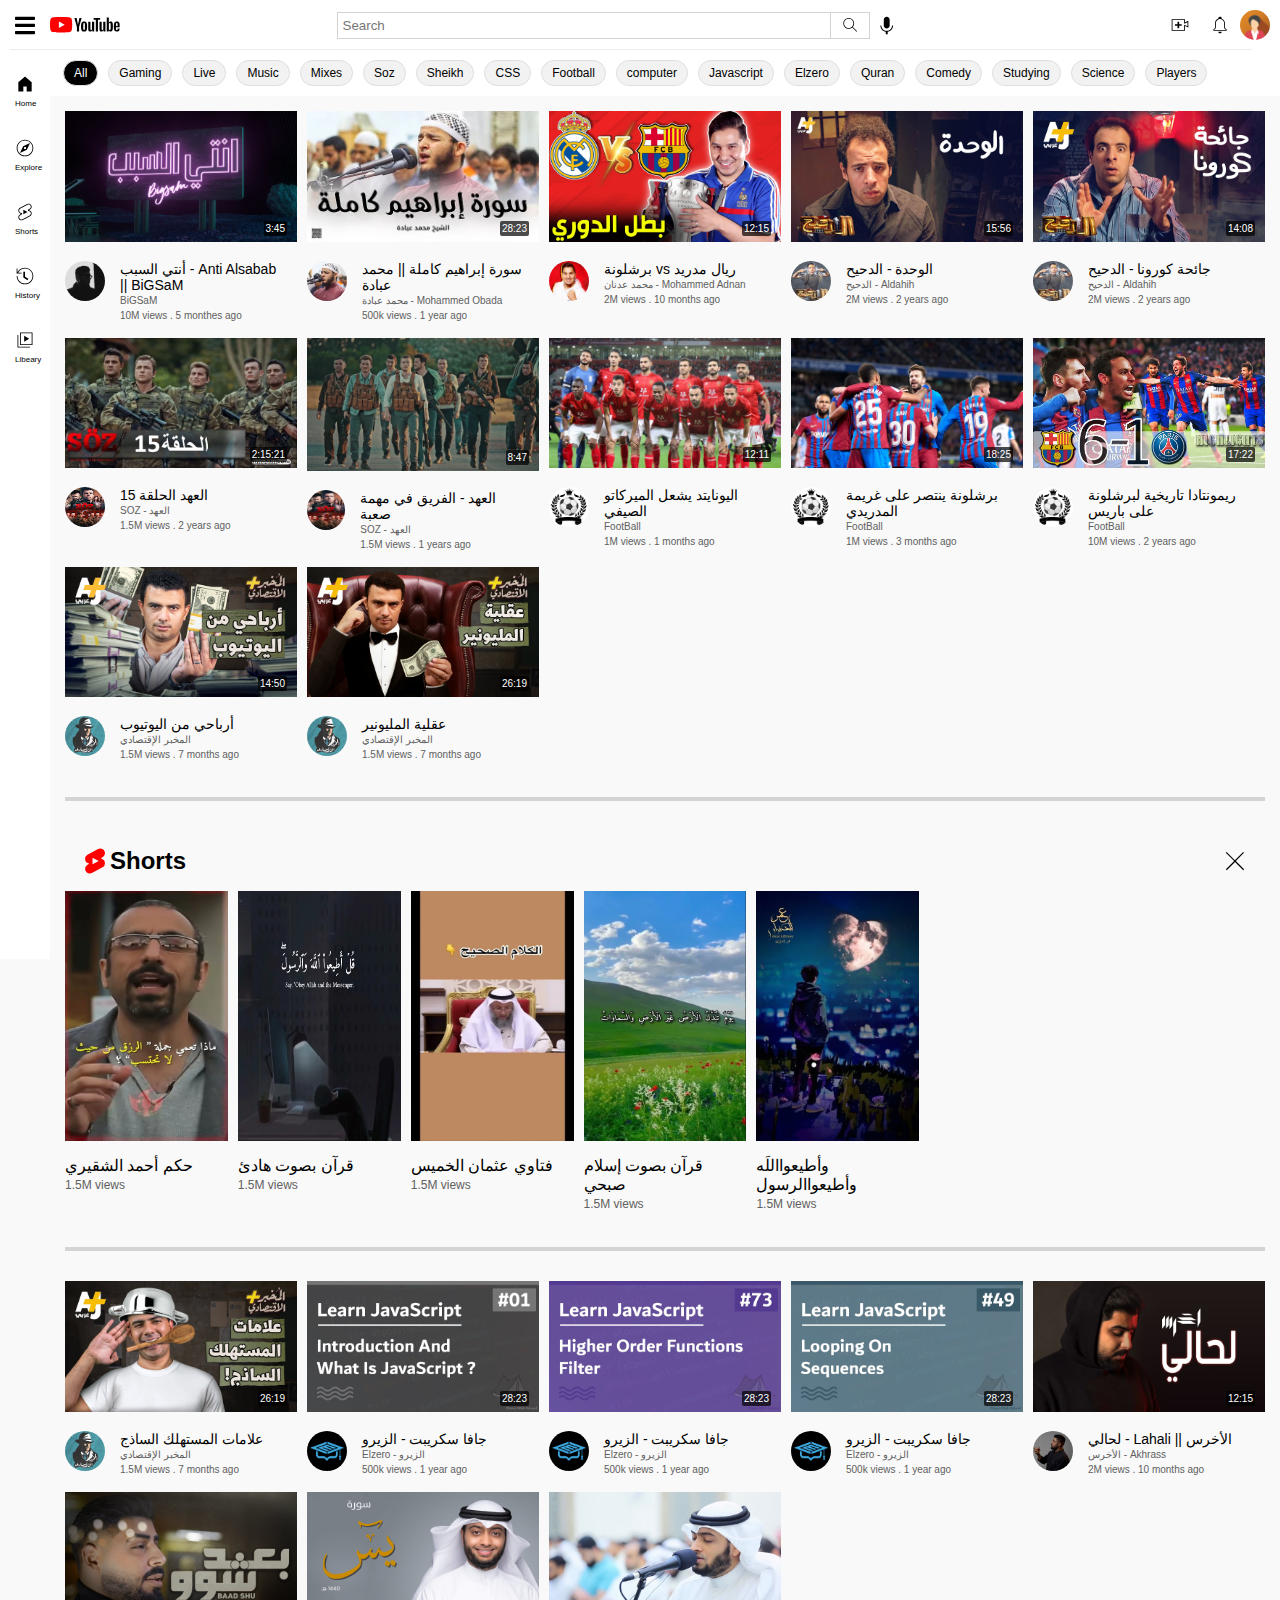
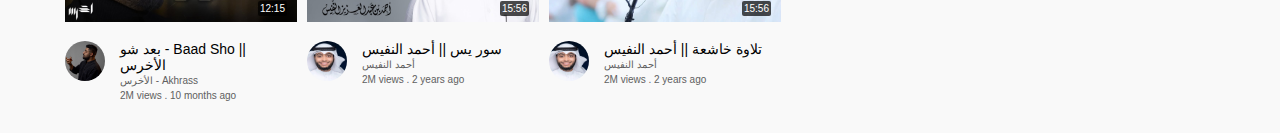
==== commit e770b320: "Last Touch" ====
--- a/index.html
+++ b/index.html
@@ -575,7 +575,7 @@
                         <div class="info">
                             <img class="logo" src="images/logo7.jpg" alt="المخبر الإقتصادي">
                             <div class="text">
-                                <p>علامات المستهلك الساذج/p>
+                                <p>علامات المستهلك الساذج</p>
                                 <span class="channel" title="المخبر الإقتصادي">المخبر الإقتصادي</span>
                                 <span>1.5M views . 7 months ago</span>
                             </div>
